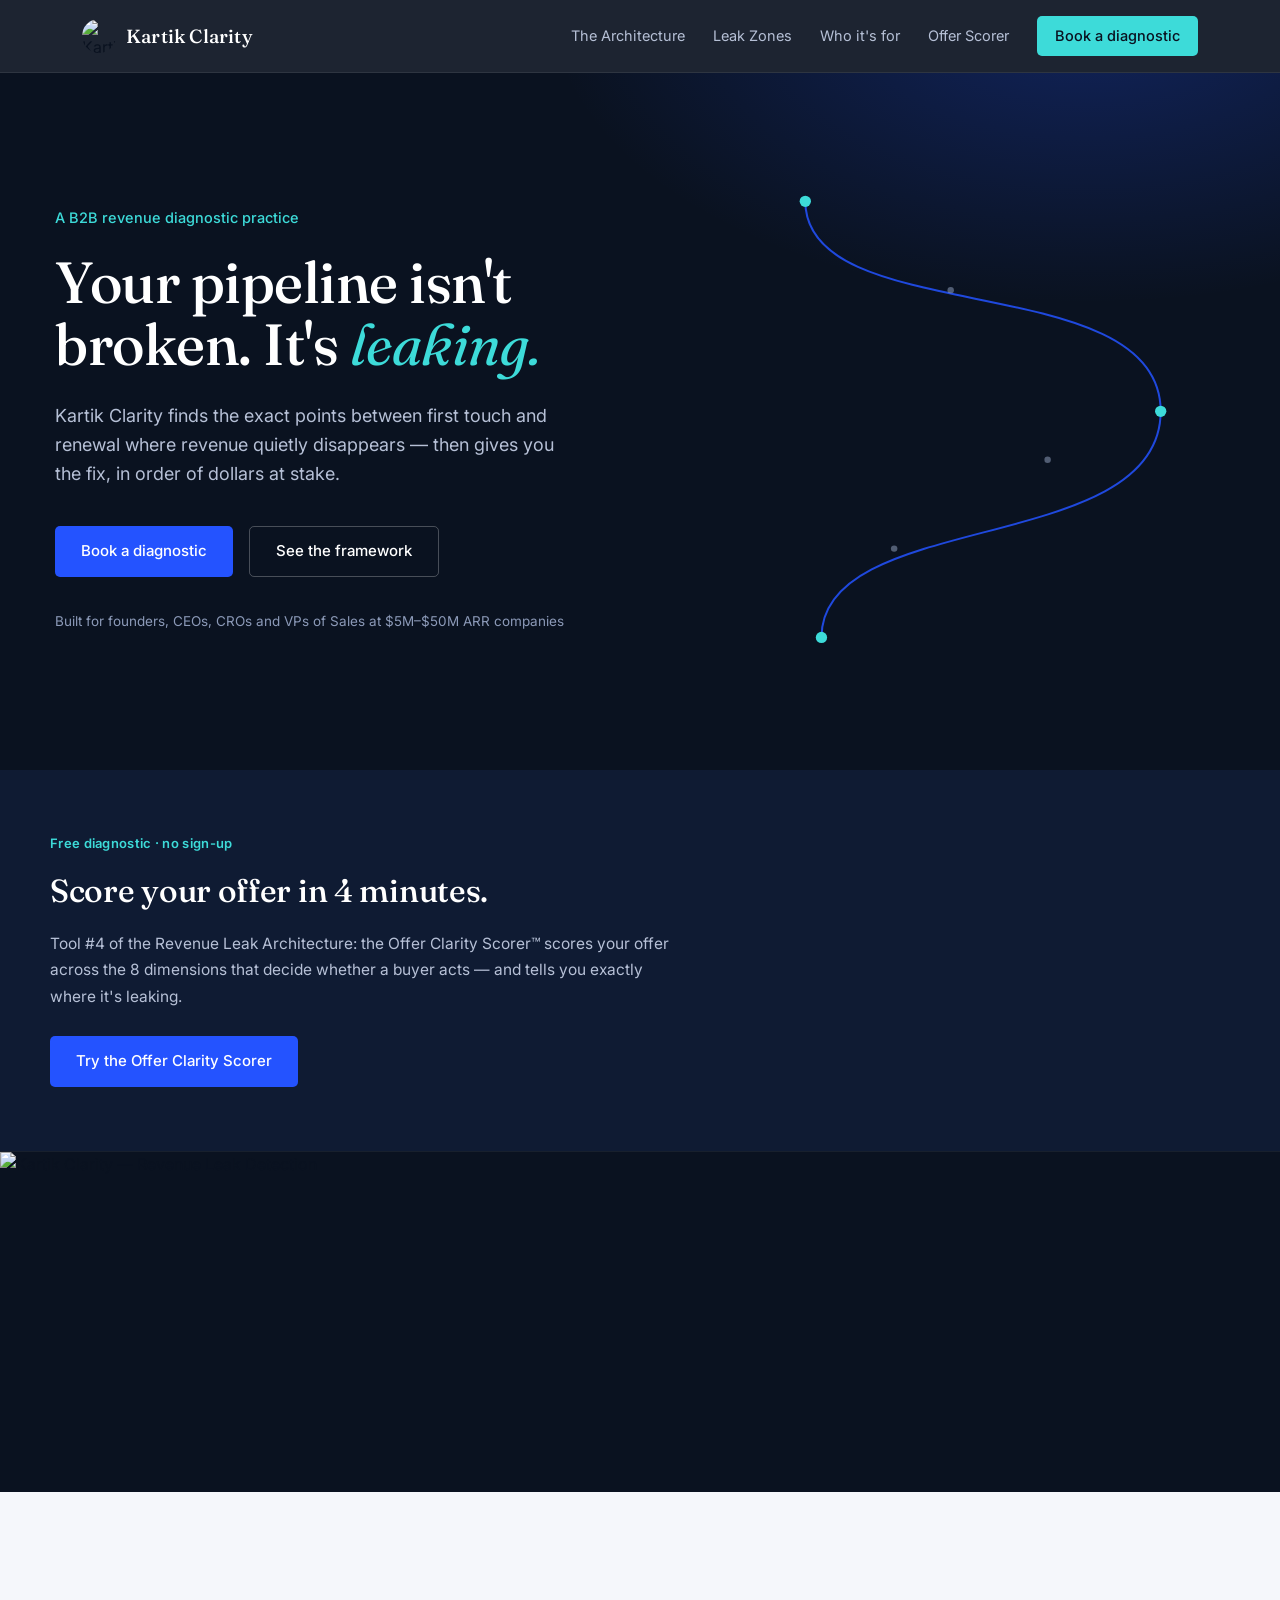
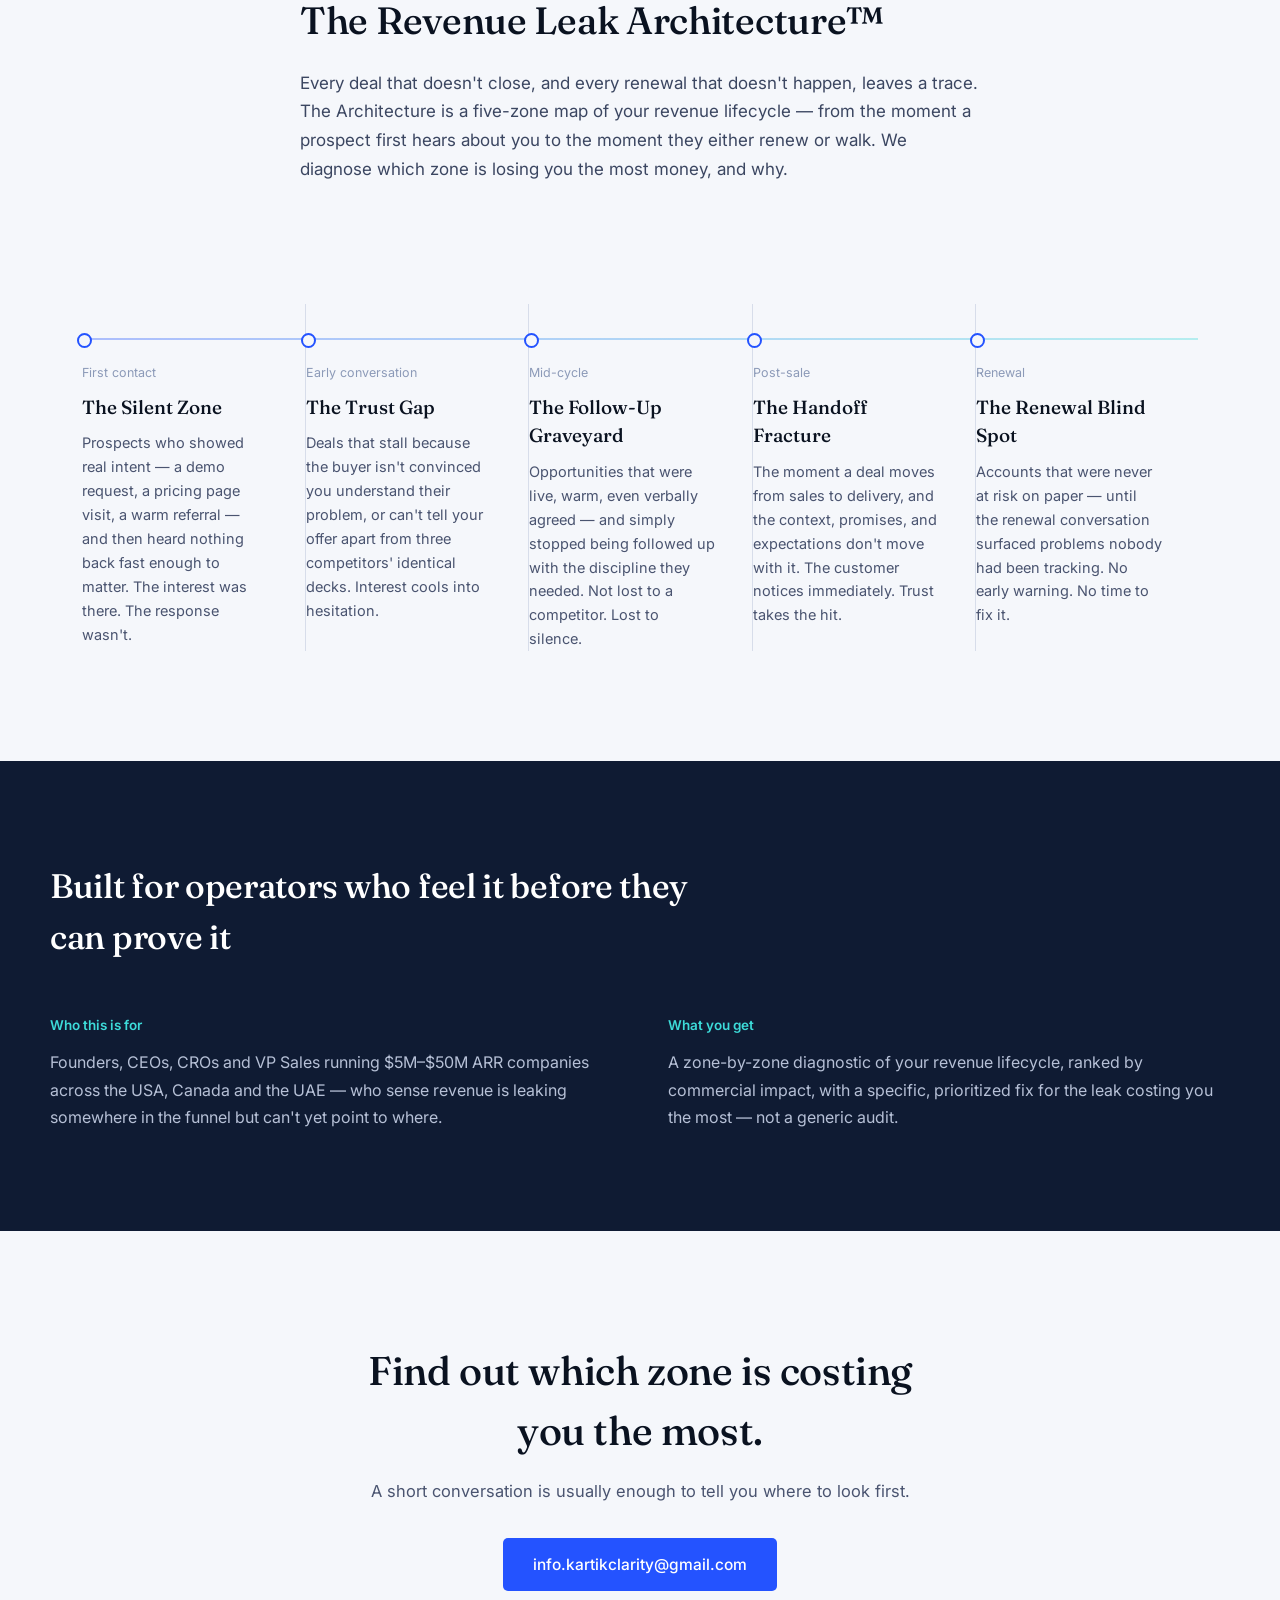
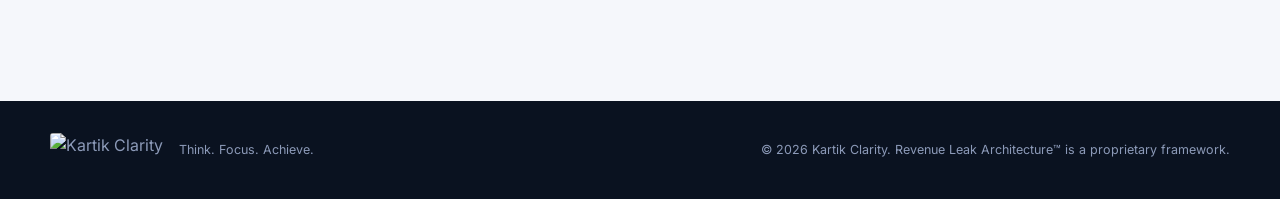
==== index.html @ 6a96197b "Add files via upload" ====
<!DOCTYPE html>
<html lang="en">
<head>
<meta charset="UTF-8">
<meta name="viewport" content="width=device-width, initial-scale=1.0">
<title>Kartik Clarity — Revenue Leak Architecture™</title>
<link rel="preconnect" href="https://fonts.googleapis.com">
<link rel="preconnect" href="https://fonts.gstatic.com" crossorigin>
<link href="https://fonts.googleapis.com/css2?family=Fraunces:opsz,wght@9..144,300;9..144,400;9..144,500;9..144,600&family=Inter:wght@400;500;600&display=swap" rel="stylesheet">
<link rel="stylesheet" href="style.css">
</head>
<body>

<header class="topbar">
  <div class="topbar-inner">
    <div class="brand">
      <img src="assets/logo-circle.png" alt="Kartik Clarity" class="brand-mark">
      <span class="brand-word">Kartik Clarity</span>
    </div>
    <nav class="topnav" id="topnav">
      <a href="#architecture">The Architecture</a>
      <a href="#zones">Leak Zones</a>
      <a href="#who">Who it's for</a>
      <a href="offer-clarity-scorer.html">Offer Scorer</a>
      <a href="#contact" class="topnav-cta">Book a diagnostic</a>
    </nav>
    <button class="nav-toggle" id="navToggle" aria-label="Open menu" aria-expanded="false" aria-controls="topnav">
      <span></span><span></span><span></span>
    </button>
  </div>
</header>

<main>

  <section class="hero">
    <div class="hero-inner">
      <p class="hero-kicker">A B2B revenue diagnostic practice</p>
      <h1 class="hero-title">Your pipeline isn't<br>broken. It's <em>leaking.</em></h1>
      <p class="hero-sub">Kartik Clarity finds the exact points between first touch and renewal where revenue quietly disappears — then gives you the fix, in order of dollars at stake.</p>
      <div class="hero-actions">
        <a href="#contact" class="btn-primary">Book a diagnostic</a>
        <a href="#architecture" class="btn-ghost">See the framework</a>
      </div>
      <p class="hero-meta">Built for founders, CEOs, CROs and VPs of Sales at $5M–$50M ARR companies</p>
    </div>
    <div class="hero-figure" aria-hidden="true">
      <svg viewBox="0 0 520 620" class="leak-svg">
        <path class="pipe" d="M40 40 C 40 200, 480 120, 480 300 S 60 420, 60 580" />
        <circle class="node n1" cx="40" cy="40" r="7"/>
        <circle class="node n2" cx="480" cy="300" r="7"/>
        <circle class="node n3" cx="60" cy="580" r="7"/>
        <circle class="drop d1" cx="220" cy="150" r="4"/>
        <circle class="drop d2" cx="340" cy="360" r="4"/>
        <circle class="drop d3" cx="150" cy="470" r="4"/>
      </svg>
    </div>
  </section>

  <section class="tool-promo">
    <div class="tool-promo-inner">
      <div class="tool-promo-text">
        <p class="tool-promo-kicker">Free diagnostic &middot; no sign-up</p>
        <h2 class="tool-promo-title">Score your offer in 4 minutes.</h2>
        <p class="tool-promo-sub">Tool #4 of the Revenue Leak Architecture: the Offer Clarity Scorer™ scores your offer across the 8 dimensions that decide whether a buyer acts — and tells you exactly where it's leaking.</p>
        <a href="offer-clarity-scorer.html" class="btn-primary">Try the Offer Clarity Scorer</a>
      </div>
    </div>
  </section>

  <section class="banner">
    <img src="assets/logo-rect.png" alt="Kartik Clarity — Revenue Leak Detection" class="banner-img">
  </section>

  <section class="architecture" id="architecture">
    <div class="section-head">
      <h2>The Revenue Leak Architecture™</h2>
      <p>Every deal that doesn't close, and every renewal that doesn't happen, leaves a trace. The Architecture is a five-zone map of your revenue lifecycle — from the moment a prospect first hears about you to the moment they either renew or walk. We diagnose which zone is losing you the most money, and why.</p>
    </div>
  </section>

  <section class="zones" id="zones">
    <div class="zones-rail" aria-hidden="true"></div>
    <ol class="zones-list">

      <li class="zone">
        <div class="zone-index">First contact</div>
        <h3>The Silent Zone</h3>
        <p>Prospects who showed real intent — a demo request, a pricing page visit, a warm referral — and then heard nothing back fast enough to matter. The interest was there. The response wasn't.</p>
      </li>

      <li class="zone">
        <div class="zone-index">Early conversation</div>
        <h3>The Trust Gap</h3>
        <p>Deals that stall because the buyer isn't convinced you understand their problem, or can't tell your offer apart from three competitors' identical decks. Interest cools into hesitation.</p>
      </li>

      <li class="zone">
        <div class="zone-index">Mid-cycle</div>
        <h3>The Follow-Up Graveyard</h3>
        <p>Opportunities that were live, warm, even verbally agreed — and simply stopped being followed up with the discipline they needed. Not lost to a competitor. Lost to silence.</p>
      </li>

      <li class="zone">
        <div class="zone-index">Post-sale</div>
        <h3>The Handoff Fracture</h3>
        <p>The moment a deal moves from sales to delivery, and the context, promises, and expectations don't move with it. The customer notices immediately. Trust takes the hit.</p>
      </li>

      <li class="zone">
        <div class="zone-index">Renewal</div>
        <h3>The Renewal Blind Spot</h3>
        <p>Accounts that were never at risk on paper — until the renewal conversation surfaced problems nobody had been tracking. No early warning. No time to fix it.</p>
      </li>

    </ol>
  </section>

  <section class="who" id="who">
    <div class="who-inner">
      <h2>Built for operators who feel it before they can prove it</h2>
      <div class="who-grid">
        <div class="who-col">
          <h4>Who this is for</h4>
          <p>Founders, CEOs, CROs and VP Sales running $5M–$50M ARR companies across the USA, Canada and the UAE — who sense revenue is leaking somewhere in the funnel but can't yet point to where.</p>
        </div>
        <div class="who-col">
          <h4>What you get</h4>
          <p>A zone-by-zone diagnostic of your revenue lifecycle, ranked by commercial impact, with a specific, prioritized fix for the leak costing you the most — not a generic audit.</p>
        </div>
      </div>
    </div>
  </section>

  <section class="cta" id="contact">
    <div class="cta-inner">
      <h2>Find out which zone is costing you the most.</h2>
      <p>A short conversation is usually enough to tell you where to look first.</p>
      <a href="mailto:info.kartikclarity@gmail.com" class="btn-primary btn-large">info.kartikclarity@gmail.com</a>
    </div>
  </section>

</main>

<footer class="footer">
  <div class="footer-inner">
    <div class="footer-brand">
      <img src="assets/logo-rect.png" alt="Kartik Clarity" class="footer-logo">
      <span class="footer-tag">Think. Focus. Achieve.</span>
    </div>
    <span class="footer-copy">© 2026 Kartik Clarity. Revenue Leak Architecture™ is a proprietary framework.</span>
  </div>
</footer>

<script>
  var toggle = document.getElementById('navToggle');
  var nav = document.getElementById('topnav');
  toggle.addEventListener('click', function(){
    var open = nav.classList.toggle('is-open');
    toggle.classList.toggle('is-open', open);
    toggle.setAttribute('aria-expanded', open ? 'true' : 'false');
  });
  nav.querySelectorAll('a').forEach(function(link){
    link.addEventListener('click', function(){
      nav.classList.remove('is-open');
      toggle.classList.remove('is-open');
      toggle.setAttribute('aria-expanded', 'false');
    });
  });
</script>
</body>
</html>
---- style.css ----
/* ============ TOKENS ============ */
:root{
  --navy-950:#0A1220;
  --navy-900:#0F1B33;
  --navy-850:#122444;
  --blue-600:#2453FF;
  --blue-500:#3D67FF;
  --aqua-400:#3DDBD9;
  --ink-50:#F5F7FB;
  --ink-100:#EDF1F9;
  --slate-400:#8C9AB8;
  --slate-300:#B6C0D6;
  --white:#FFFFFF;

  --display:'Fraunces', Georgia, serif;
  --body:'Inter', -apple-system, sans-serif;

  --max:1180px;
}

*{box-sizing:border-box;}
html{scroll-behavior:smooth; scroll-padding-top:74px;}
body{
  margin:0;
  font-family:var(--body);
  background:var(--ink-50);
  color:var(--navy-950);
  -webkit-font-smoothing:antialiased;
  line-height:1.5;
}
a{color:inherit;text-decoration:none;}
h1,h2,h3,h4{font-family:var(--display);font-weight:500;margin:0;color:inherit;}
p{margin:0;}
ol,ul{margin:0;padding:0;list-style:none;}
img{max-width:100%;display:block;}
button{
  font:inherit; color:inherit; background:none; border:none;
  -webkit-appearance:none; appearance:none; cursor:pointer; margin:0;
}
:focus-visible{outline:2px solid var(--aqua-400);outline-offset:3px;}

@media (prefers-reduced-motion: reduce){
  html{scroll-behavior:auto;}
  *{animation:none !important; transition:none !important;}
}

/* ============ TOPBAR ============ */
.topbar{
  position:sticky; top:0; z-index:40;
  background:rgba(10,18,32,0.92);
  backdrop-filter:blur(10px);
  border-bottom:1px solid rgba(255,255,255,0.08);
}
.topbar-inner{
  max-width:var(--max); margin:0 auto;
  padding:16px 32px;
  display:flex; align-items:center; justify-content:space-between;
  position:relative;
}
.brand{display:flex; align-items:center; gap:10px;}
.brand-mark{width:34px; height:34px; border-radius:50%; object-fit:cover;}
.brand-word{
  font-family:var(--display); font-size:19px; font-weight:500;
  color:var(--white); letter-spacing:0.2px;
}
.topnav{display:flex; align-items:center; gap:28px;}
.topnav a{
  font-size:14.5px; color:var(--slate-300);
  transition:color .15s ease;
}
.topnav a:hover{color:var(--white);}
.topnav-cta{
  color:var(--navy-950) !important;
  background:var(--aqua-400);
  padding:9px 18px; border-radius:5px;
  font-weight:500;
}
.topnav-cta:hover{background:#5be6e4;}

.nav-toggle{
  display:none;
  flex-direction:column;
  justify-content:center;
  gap:5px;
  width:34px; height:34px;
  background:none; border:none; cursor:pointer;
  padding:0;
}
.nav-toggle span{
  display:block; width:22px; height:1.5px;
  background:var(--white);
  transition:transform .2s ease, opacity .2s ease;
}
.nav-toggle.is-open span:nth-child(1){transform:translateY(6.5px) rotate(45deg);}
.nav-toggle.is-open span:nth-child(2){opacity:0;}
.nav-toggle.is-open span:nth-child(3){transform:translateY(-6.5px) rotate(-45deg);}

/* ============ HERO ============ */
.hero{
  background:
    radial-gradient(ellipse 900px 500px at 85% -10%, rgba(36,83,255,0.28), transparent 60%),
    var(--navy-950);
  color:var(--white);
  display:grid;
  grid-template-columns:1.1fr 0.9fr;
  align-items:center;
  gap:40px;
  padding:96px 32px 100px;
}
.hero-inner{max-width:600px; margin:0 auto; width:100%;}
.hero-kicker{
  font-size:14.5px; color:var(--aqua-400); font-weight:500;
  margin-bottom:22px;
}
.hero-title{
  font-size:clamp(38px, 5vw, 58px);
  line-height:1.08;
  letter-spacing:-0.5px;
  color:var(--white);
}
.hero-title em{
  font-style:italic; color:var(--aqua-400); font-weight:400;
}
.hero-sub{
  margin-top:26px;
  font-size:18px; line-height:1.6;
  color:var(--slate-300);
  max-width:520px;
}
.hero-actions{display:flex; gap:16px; margin-top:38px; flex-wrap:wrap;}
.btn-primary{
  background:var(--blue-600); color:var(--white);
  padding:14px 26px; border-radius:5px;
  font-size:15px; font-weight:500;
  display:inline-block;
  transition:background .15s ease, transform .15s ease;
}
.btn-primary:hover{background:var(--blue-500); transform:translateY(-1px);}
.btn-ghost{
  border:1px solid rgba(255,255,255,0.25);
  color:var(--white);
  padding:13px 26px; border-radius:5px;
  font-size:15px; font-weight:500;
  transition:border-color .15s ease, background .15s ease;
}
.btn-ghost:hover{border-color:var(--aqua-400); background:rgba(255,255,255,0.04);}
.hero-meta{
  margin-top:34px; font-size:13.5px; color:var(--slate-400);
}
.hero-figure{display:flex; justify-content:center;}
.leak-svg{width:100%; max-width:420px; height:auto;}
.pipe{
  fill:none; stroke:var(--blue-600); stroke-width:2.5;
  stroke-linecap:round; opacity:0.85;
}
.node{fill:var(--aqua-400);}
.drop{fill:var(--slate-400); opacity:0.55;}

/* ============ TOOL PROMO ============ */
.tool-promo{
  background:var(--navy-900);
  padding:64px 32px;
}
.tool-promo-inner{max-width:var(--max); margin:0 auto;}
.tool-promo-text{max-width:640px;}
.tool-promo-kicker{font-size:13px; font-weight:600; color:var(--aqua-400); letter-spacing:0.3px; margin-bottom:14px;}
.tool-promo-title{font-size:clamp(24px,2.8vw,32px); color:var(--white); letter-spacing:-0.3px; margin-bottom:16px;}
.tool-promo-sub{font-size:15.5px; line-height:1.7; color:var(--slate-300); margin-bottom:26px;}

/* ============ BANNER (logo strip) ============ */
.banner{
  background:var(--navy-950);
  padding:0 0 0;
  border-top:1px solid rgba(255,255,255,0.06);
}
.banner-img{width:100%; height:340px; display:block; object-fit:contain;}

/* ============ ARCHITECTURE ============ */
.architecture{
  background:var(--ink-50);
  padding:100px 32px 60px;
  scroll-margin-top:74px;
}
.section-head{
  max-width:680px; margin:0 auto; text-align:left;
}
.section-head h2{
  font-size:clamp(28px,3.4vw,38px);
  letter-spacing:-0.3px;
  margin-bottom:20px;
}
.section-head p{
  font-size:17px; line-height:1.7; color:#3B4661;
}

/* ============ ZONES ============ */
.zones{
  position:relative;
  background:var(--ink-50);
  padding:60px 32px 110px;
  max-width:var(--max); margin:0 auto;
  scroll-margin-top:74px;
}
.zones-list{
  display:grid;
  grid-template-columns:repeat(5,1fr);
  gap:0;
  position:relative;
}
.zones-list::before{
  content:"";
  position:absolute;
  top:34px; left:0; right:0;
  height:1.5px;
  background:linear-gradient(90deg, var(--blue-600), var(--aqua-400));
  opacity:0.35;
}
.zone{
  position:relative;
  padding:0 18px 0 0;
  border-left:1.5px solid #D7DDEA;
}
.zone:first-child{border-left:none;}
.zone::before{
  content:"";
  position:absolute;
  top:29px; left:-5.5px;
  width:11px; height:11px;
  border-radius:50%;
  background:var(--ink-50);
  border:2px solid var(--blue-600);
}
.zone:first-child::before{left:-5.5px;}
.zone-index{
  font-size:12.5px; color:var(--slate-400);
  padding-top:60px;
  margin-bottom:10px;
}
.zone h3{
  font-size:19px; margin-bottom:10px; color:var(--navy-950);
  padding-right:14px;
}
.zone p{
  font-size:14.5px; line-height:1.65; color:#4A5470;
  padding-right:18px;
}

/* ============ WHO ============ */
.who{
  background:var(--navy-900);
  color:var(--white);
  padding:100px 32px;
  scroll-margin-top:74px;
}
.who-inner{max-width:var(--max); margin:0 auto;}
.who h2{
  font-size:clamp(26px,3.2vw,34px);
  max-width:640px;
  margin-bottom:52px;
  letter-spacing:-0.3px;
}
.who-grid{
  display:grid; grid-template-columns:1fr 1fr; gap:56px;
}
.who-col h4{
  font-family:var(--body); font-size:13.5px; font-weight:600;
  color:var(--aqua-400); margin-bottom:14px;
}
.who-col p{
  font-size:16px; line-height:1.7; color:var(--slate-300);
}

/* ============ CTA ============ */
.cta{
  background:var(--ink-50);
  padding:110px 32px;
  text-align:center;
  scroll-margin-top:74px;
}
.cta-inner{max-width:560px; margin:0 auto;}
.cta h2{
  font-size:clamp(28px,3.6vw,40px);
  letter-spacing:-0.4px;
}
.cta p{
  margin-top:18px; font-size:16.5px; color:#4A5470;
}
.btn-large{
  margin-top:34px; padding:15px 30px; font-size:15.5px;
}

/* ============ FOOTER ============ */
.footer{
  background:var(--navy-950); color:var(--slate-400);
  padding:32px;
}
.footer-inner{
  max-width:var(--max); margin:0 auto;
  display:flex; justify-content:space-between; align-items:center;
  flex-wrap:wrap; gap:12px;
}
.footer-brand{display:flex; align-items:center; gap:16px;}
.footer-logo{height:34px; width:auto; border-radius:3px;}
.footer-tag{font-size:12.5px; color:var(--slate-400);}
.footer-copy{font-size:12.5px;}

/* ============ RESPONSIVE ============ */
@media (max-width: 920px){
  .hero{grid-template-columns:1fr; padding:64px 24px 60px;}
  .hero-figure{order:-1; max-width:260px; margin:0 auto 20px;}
  .who-grid{grid-template-columns:1fr; gap:36px;}
  .zones-list{grid-template-columns:1fr; gap:36px;}
  .zones-list::before{display:none;}
  .zone{border-left:none; padding-left:22px; border-left:1.5px solid #D7DDEA;}
  .zone-index{padding-top:0;}
  .zone::before{top:5px; left:-5.5px;}
  .nav-toggle{display:flex;}
  .topnav{
    position:absolute; top:100%; left:0; right:0;
    flex-direction:column; align-items:stretch; gap:0;
    background:var(--navy-950);
    border-bottom:1px solid rgba(255,255,255,0.08);
    max-height:0; overflow:hidden;
    transition:max-height .25s ease;
  }
  .topnav.is-open{max-height:280px;}
  .topnav a{padding:16px 24px; border-top:1px solid rgba(255,255,255,0.06);}
  .topnav-cta{margin:14px 24px 18px; text-align:center; border-top:none;}
  .architecture{padding:72px 24px 20px;}
}
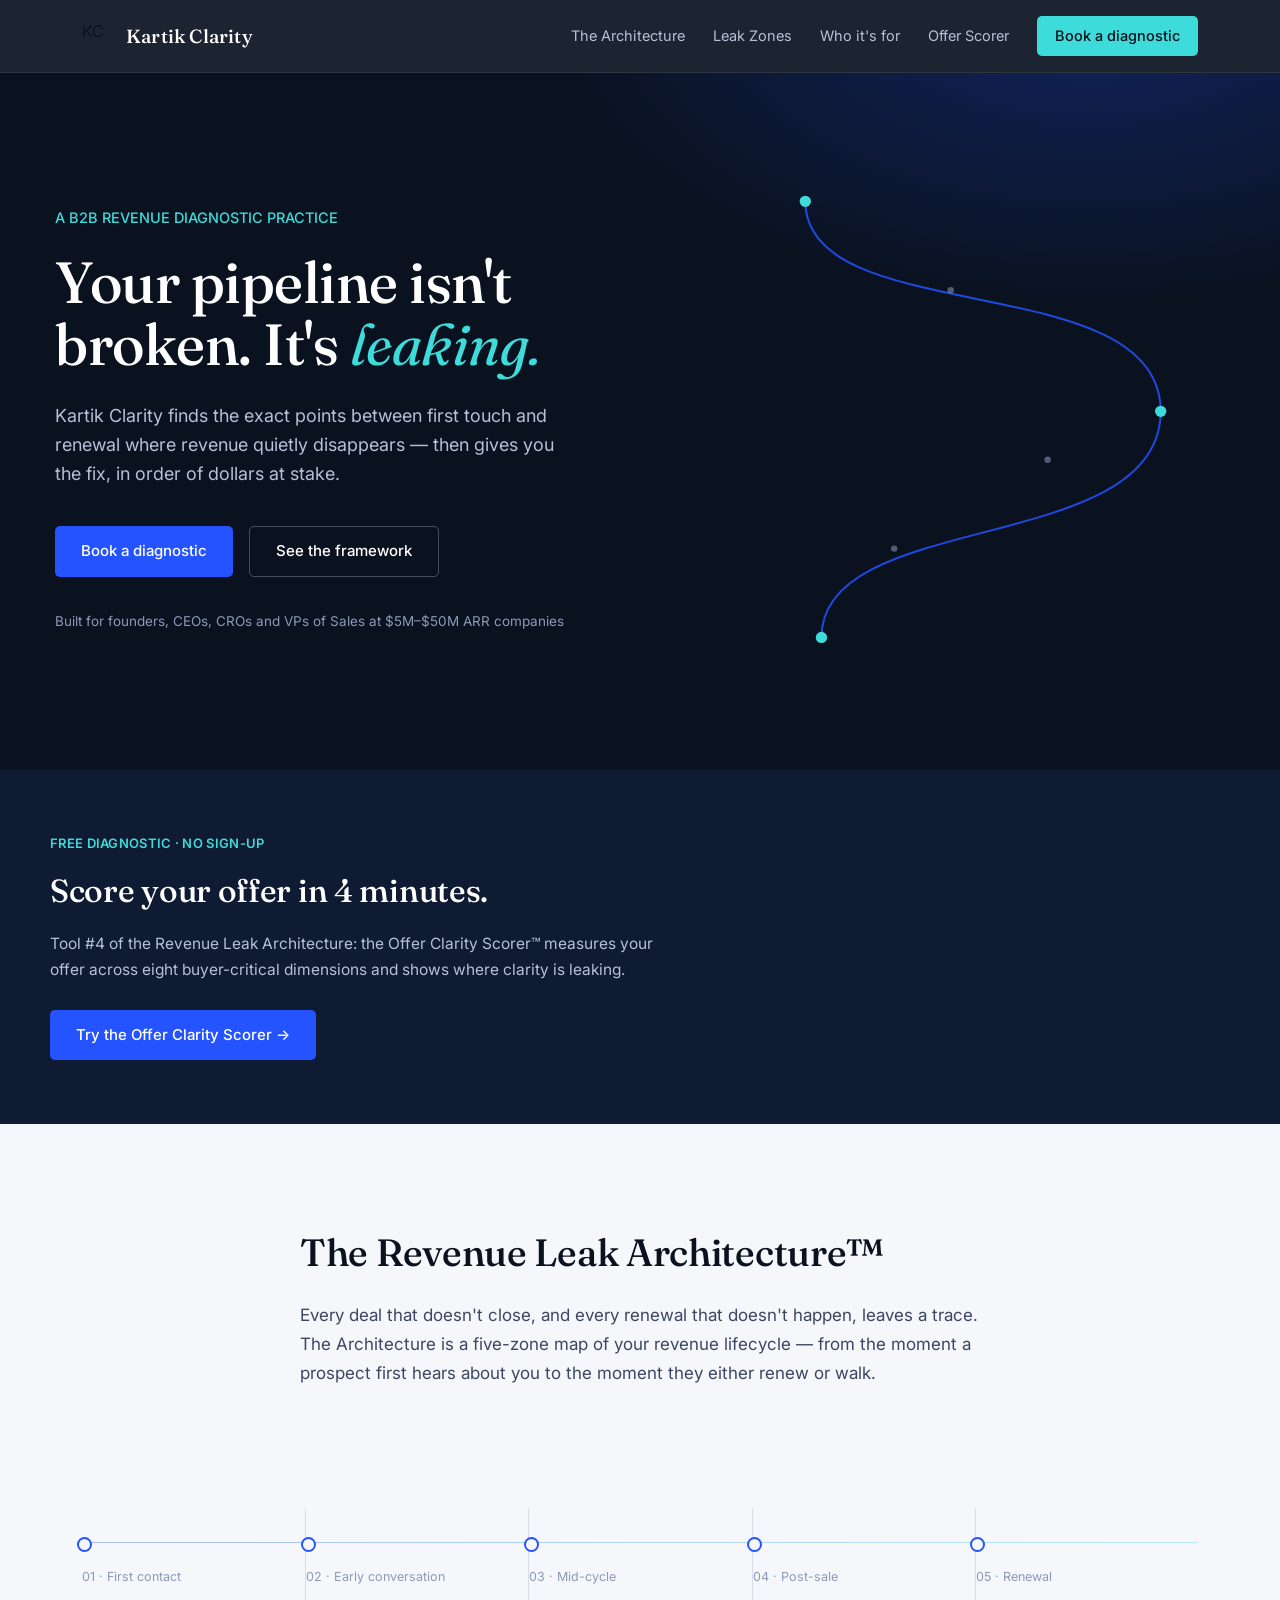
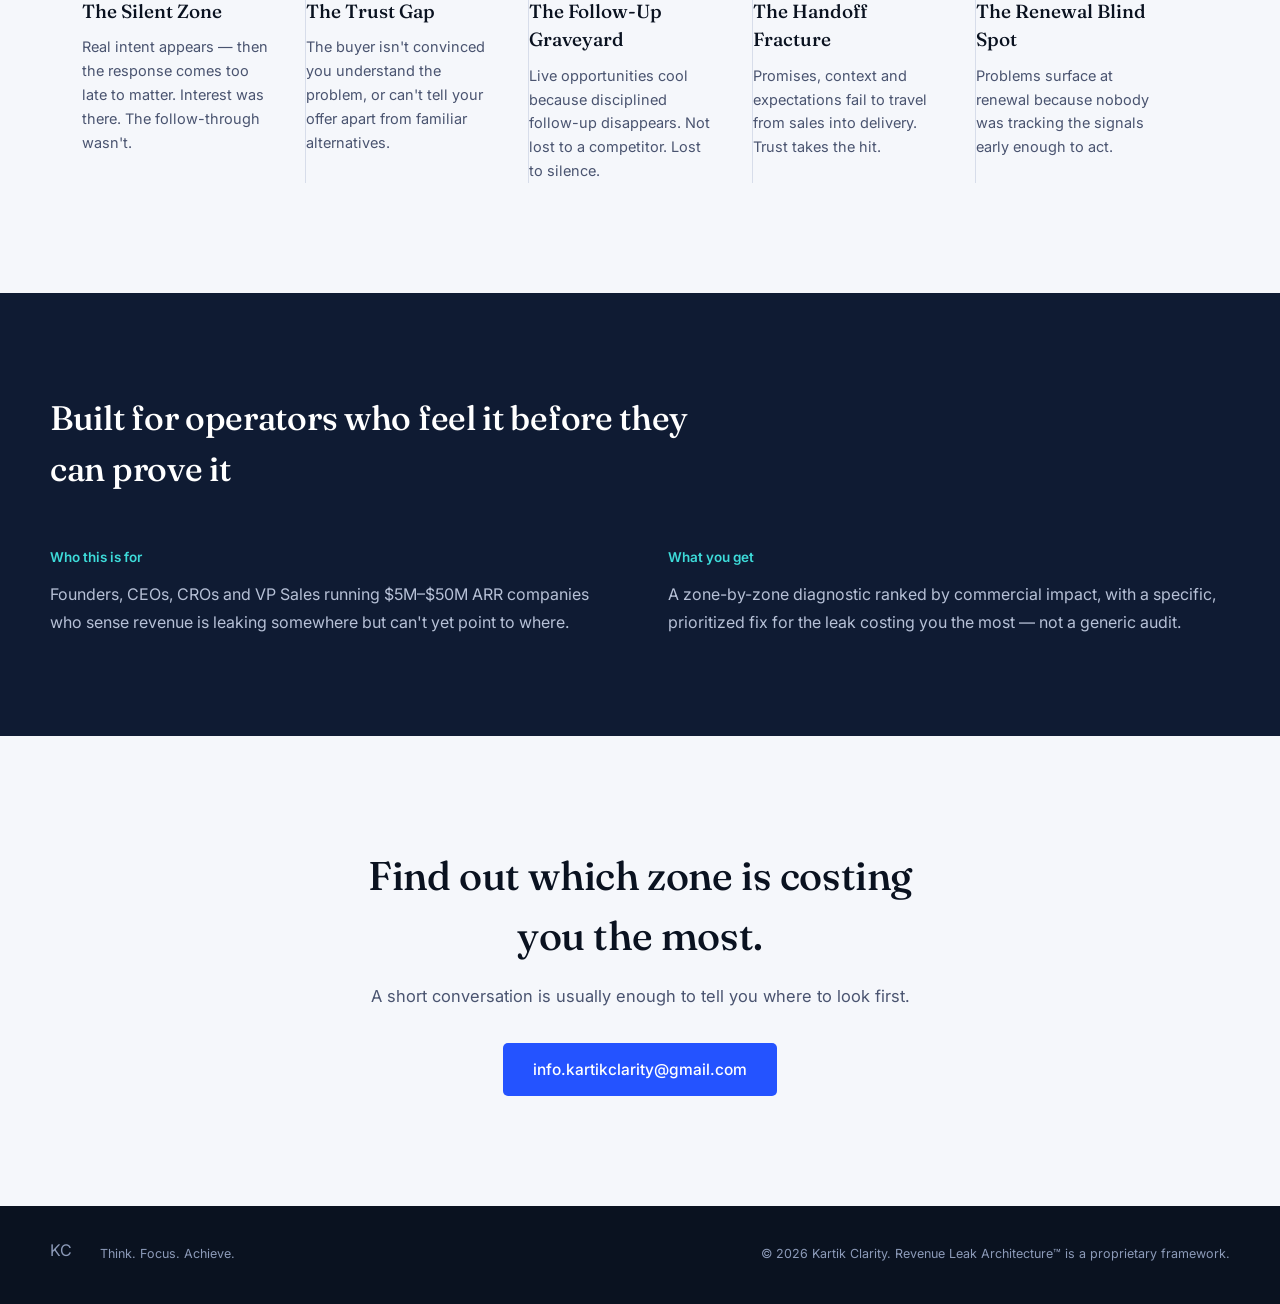
==== commit c0ac4f15: "Repair homepage asset dependencies and polish navigation/content for reliable GitHub Pages" ====
--- a/index.html
+++ b/index.html
@@ -1,171 +1,15 @@
 <!DOCTYPE html>
 <html lang="en">
-<head>
-<meta charset="UTF-8">
-<meta name="viewport" content="width=device-width, initial-scale=1.0">
-<title>Kartik Clarity — Revenue Leak Architecture™</title>
-<link rel="preconnect" href="https://fonts.googleapis.com">
-<link rel="preconnect" href="https://fonts.gstatic.com" crossorigin>
-<link href="https://fonts.googleapis.com/css2?family=Fraunces:opsz,wght@9..144,300;9..144,400;9..144,500;9..144,600&family=Inter:wght@400;500;600&display=swap" rel="stylesheet">
-<link rel="stylesheet" href="style.css">
-</head>
+<head><meta charset="UTF-8"><meta name="viewport" content="width=device-width,initial-scale=1"><meta name="theme-color" content="#0A1220"><title>Kartik Clarity — Revenue Leak Architecture™</title><meta name="description" content="Find the points between first touch and renewal where revenue quietly disappears — then fix the leak that matters most."><link rel="preconnect" href="https://fonts.googleapis.com"><link rel="preconnect" href="https://fonts.gstatic.com" crossorigin><link href="https://fonts.googleapis.com/css2?family=Fraunces:opsz,wght@9..144,400;9..144,500;9..144,600&family=Inter:wght@400;500;600&display=swap" rel="stylesheet"><link rel="stylesheet" href="style.css"></head>
 <body>
-
-<header class="topbar">
-  <div class="topbar-inner">
-    <div class="brand">
-      <img src="assets/logo-circle.png" alt="Kartik Clarity" class="brand-mark">
-      <span class="brand-word">Kartik Clarity</span>
-    </div>
-    <nav class="topnav" id="topnav">
-      <a href="#architecture">The Architecture</a>
-      <a href="#zones">Leak Zones</a>
-      <a href="#who">Who it's for</a>
-      <a href="offer-clarity-scorer.html">Offer Scorer</a>
-      <a href="#contact" class="topnav-cta">Book a diagnostic</a>
-    </nav>
-    <button class="nav-toggle" id="navToggle" aria-label="Open menu" aria-expanded="false" aria-controls="topnav">
-      <span></span><span></span><span></span>
-    </button>
-  </div>
-</header>
-
+<header class="topbar"><div class="topbar-inner"><a class="brand" href="index.html" aria-label="Kartik Clarity home"><span class="brand-mark brand-mark-text">KC</span><span class="brand-word">Kartik Clarity</span></a><nav class="topnav" id="topnav" aria-label="Primary navigation"><a href="#architecture">The Architecture</a><a href="#zones">Leak Zones</a><a href="#who">Who it's for</a><a href="offer-clarity-scorer.html">Offer Scorer</a><a href="#contact" class="topnav-cta">Book a diagnostic</a></nav><button class="nav-toggle" id="navToggle" type="button" aria-label="Open menu" aria-expanded="false" aria-controls="topnav"><span></span><span></span><span></span></button></div></header>
 <main>
-
-  <section class="hero">
-    <div class="hero-inner">
-      <p class="hero-kicker">A B2B revenue diagnostic practice</p>
-      <h1 class="hero-title">Your pipeline isn't<br>broken. It's <em>leaking.</em></h1>
-      <p class="hero-sub">Kartik Clarity finds the exact points between first touch and renewal where revenue quietly disappears — then gives you the fix, in order of dollars at stake.</p>
-      <div class="hero-actions">
-        <a href="#contact" class="btn-primary">Book a diagnostic</a>
-        <a href="#architecture" class="btn-ghost">See the framework</a>
-      </div>
-      <p class="hero-meta">Built for founders, CEOs, CROs and VPs of Sales at $5M–$50M ARR companies</p>
-    </div>
-    <div class="hero-figure" aria-hidden="true">
-      <svg viewBox="0 0 520 620" class="leak-svg">
-        <path class="pipe" d="M40 40 C 40 200, 480 120, 480 300 S 60 420, 60 580" />
-        <circle class="node n1" cx="40" cy="40" r="7"/>
-        <circle class="node n2" cx="480" cy="300" r="7"/>
-        <circle class="node n3" cx="60" cy="580" r="7"/>
-        <circle class="drop d1" cx="220" cy="150" r="4"/>
-        <circle class="drop d2" cx="340" cy="360" r="4"/>
-        <circle class="drop d3" cx="150" cy="470" r="4"/>
-      </svg>
-    </div>
-  </section>
-
-  <section class="tool-promo">
-    <div class="tool-promo-inner">
-      <div class="tool-promo-text">
-        <p class="tool-promo-kicker">Free diagnostic &middot; no sign-up</p>
-        <h2 class="tool-promo-title">Score your offer in 4 minutes.</h2>
-        <p class="tool-promo-sub">Tool #4 of the Revenue Leak Architecture: the Offer Clarity Scorer™ scores your offer across the 8 dimensions that decide whether a buyer acts — and tells you exactly where it's leaking.</p>
-        <a href="offer-clarity-scorer.html" class="btn-primary">Try the Offer Clarity Scorer</a>
-      </div>
-    </div>
-  </section>
-
-  <section class="banner">
-    <img src="assets/logo-rect.png" alt="Kartik Clarity — Revenue Leak Detection" class="banner-img">
-  </section>
-
-  <section class="architecture" id="architecture">
-    <div class="section-head">
-      <h2>The Revenue Leak Architecture™</h2>
-      <p>Every deal that doesn't close, and every renewal that doesn't happen, leaves a trace. The Architecture is a five-zone map of your revenue lifecycle — from the moment a prospect first hears about you to the moment they either renew or walk. We diagnose which zone is losing you the most money, and why.</p>
-    </div>
-  </section>
-
-  <section class="zones" id="zones">
-    <div class="zones-rail" aria-hidden="true"></div>
-    <ol class="zones-list">
-
-      <li class="zone">
-        <div class="zone-index">First contact</div>
-        <h3>The Silent Zone</h3>
-        <p>Prospects who showed real intent — a demo request, a pricing page visit, a warm referral — and then heard nothing back fast enough to matter. The interest was there. The response wasn't.</p>
-      </li>
-
-      <li class="zone">
-        <div class="zone-index">Early conversation</div>
-        <h3>The Trust Gap</h3>
-        <p>Deals that stall because the buyer isn't convinced you understand their problem, or can't tell your offer apart from three competitors' identical decks. Interest cools into hesitation.</p>
-      </li>
-
-      <li class="zone">
-        <div class="zone-index">Mid-cycle</div>
-        <h3>The Follow-Up Graveyard</h3>
-        <p>Opportunities that were live, warm, even verbally agreed — and simply stopped being followed up with the discipline they needed. Not lost to a competitor. Lost to silence.</p>
-      </li>
-
-      <li class="zone">
-        <div class="zone-index">Post-sale</div>
-        <h3>The Handoff Fracture</h3>
-        <p>The moment a deal moves from sales to delivery, and the context, promises, and expectations don't move with it. The customer notices immediately. Trust takes the hit.</p>
-      </li>
-
-      <li class="zone">
-        <div class="zone-index">Renewal</div>
-        <h3>The Renewal Blind Spot</h3>
-        <p>Accounts that were never at risk on paper — until the renewal conversation surfaced problems nobody had been tracking. No early warning. No time to fix it.</p>
-      </li>
-
-    </ol>
-  </section>
-
-  <section class="who" id="who">
-    <div class="who-inner">
-      <h2>Built for operators who feel it before they can prove it</h2>
-      <div class="who-grid">
-        <div class="who-col">
-          <h4>Who this is for</h4>
-          <p>Founders, CEOs, CROs and VP Sales running $5M–$50M ARR companies across the USA, Canada and the UAE — who sense revenue is leaking somewhere in the funnel but can't yet point to where.</p>
-        </div>
-        <div class="who-col">
-          <h4>What you get</h4>
-          <p>A zone-by-zone diagnostic of your revenue lifecycle, ranked by commercial impact, with a specific, prioritized fix for the leak costing you the most — not a generic audit.</p>
-        </div>
-      </div>
-    </div>
-  </section>
-
-  <section class="cta" id="contact">
-    <div class="cta-inner">
-      <h2>Find out which zone is costing you the most.</h2>
-      <p>A short conversation is usually enough to tell you where to look first.</p>
-      <a href="mailto:info.kartikclarity@gmail.com" class="btn-primary btn-large">info.kartikclarity@gmail.com</a>
-    </div>
-  </section>
-
-</main>
-
-<footer class="footer">
-  <div class="footer-inner">
-    <div class="footer-brand">
-      <img src="assets/logo-rect.png" alt="Kartik Clarity" class="footer-logo">
-      <span class="footer-tag">Think. Focus. Achieve.</span>
-    </div>
-    <span class="footer-copy">© 2026 Kartik Clarity. Revenue Leak Architecture™ is a proprietary framework.</span>
-  </div>
-</footer>
-
-<script>
-  var toggle = document.getElementById('navToggle');
-  var nav = document.getElementById('topnav');
-  toggle.addEventListener('click', function(){
-    var open = nav.classList.toggle('is-open');
-    toggle.classList.toggle('is-open', open);
-    toggle.setAttribute('aria-expanded', open ? 'true' : 'false');
-  });
-  nav.querySelectorAll('a').forEach(function(link){
-    link.addEventListener('click', function(){
-      nav.classList.remove('is-open');
-      toggle.classList.remove('is-open');
-      toggle.setAttribute('aria-expanded', 'false');
-    });
-  });
-</script>
-</body>
-</html>
+<section class="hero"><div class="hero-inner"><p class="hero-kicker">A B2B REVENUE DIAGNOSTIC PRACTICE</p><h1 class="hero-title">Your pipeline isn't<br>broken. It's <em>leaking.</em></h1><p class="hero-sub">Kartik Clarity finds the exact points between first touch and renewal where revenue quietly disappears — then gives you the fix, in order of dollars at stake.</p><div class="hero-actions"><a href="#contact" class="btn-primary">Book a diagnostic</a><a href="#architecture" class="btn-ghost">See the framework</a></div><p class="hero-meta">Built for founders, CEOs, CROs and VPs of Sales at $5M–$50M ARR companies</p></div><div class="hero-figure" aria-hidden="true"><svg viewBox="0 0 520 620" class="leak-svg"><path class="pipe" d="M40 40 C 40 200, 480 120, 480 300 S 60 420, 60 580"/><circle class="node" cx="40" cy="40" r="7"/><circle class="node" cx="480" cy="300" r="7"/><circle class="node" cx="60" cy="580" r="7"/><circle class="drop" cx="220" cy="150" r="4"/><circle class="drop" cx="340" cy="360" r="4"/><circle class="drop" cx="150" cy="470" r="4"/></svg></div></section>
+<section class="tool-promo"><div class="tool-promo-inner"><div class="tool-promo-text"><p class="tool-promo-kicker">FREE DIAGNOSTIC · NO SIGN-UP</p><h2 class="tool-promo-title">Score your offer in 4 minutes.</h2><p class="tool-promo-sub">Tool #4 of the Revenue Leak Architecture: the Offer Clarity Scorer™ measures your offer across eight buyer-critical dimensions and shows where clarity is leaking.</p><a href="offer-clarity-scorer.html" class="btn-primary">Try the Offer Clarity Scorer →</a></div></div></section>
+<section class="architecture" id="architecture"><div class="section-head"><h2>The Revenue Leak Architecture™</h2><p>Every deal that doesn't close, and every renewal that doesn't happen, leaves a trace. The Architecture is a five-zone map of your revenue lifecycle — from the moment a prospect first hears about you to the moment they either renew or walk.</p></div></section>
+<section class="zones" id="zones"><ol class="zones-list"><li class="zone"><div class="zone-index">01 · First contact</div><h3>The Silent Zone</h3><p>Real intent appears — then the response comes too late to matter. Interest was there. The follow-through wasn't.</p></li><li class="zone"><div class="zone-index">02 · Early conversation</div><h3>The Trust Gap</h3><p>The buyer isn't convinced you understand the problem, or can't tell your offer apart from familiar alternatives.</p></li><li class="zone"><div class="zone-index">03 · Mid-cycle</div><h3>The Follow-Up Graveyard</h3><p>Live opportunities cool because disciplined follow-up disappears. Not lost to a competitor. Lost to silence.</p></li><li class="zone"><div class="zone-index">04 · Post-sale</div><h3>The Handoff Fracture</h3><p>Promises, context and expectations fail to travel from sales into delivery. Trust takes the hit.</p></li><li class="zone"><div class="zone-index">05 · Renewal</div><h3>The Renewal Blind Spot</h3><p>Problems surface at renewal because nobody was tracking the signals early enough to act.</p></li></ol></section>
+<section class="who" id="who"><div class="who-inner"><h2>Built for operators who feel it before they can prove it</h2><div class="who-grid"><div class="who-col"><h4>Who this is for</h4><p>Founders, CEOs, CROs and VP Sales running $5M–$50M ARR companies who sense revenue is leaking somewhere but can't yet point to where.</p></div><div class="who-col"><h4>What you get</h4><p>A zone-by-zone diagnostic ranked by commercial impact, with a specific, prioritized fix for the leak costing you the most — not a generic audit.</p></div></div></div></section>
+<section class="cta" id="contact"><div class="cta-inner"><h2>Find out which zone is costing you the most.</h2><p>A short conversation is usually enough to tell you where to look first.</p><a href="mailto:info.kartikclarity@gmail.com" class="btn-primary btn-large">info.kartikclarity@gmail.com</a></div></section>
+</main><footer class="footer"><div class="footer-inner"><div class="footer-brand"><span class="brand-mark brand-mark-text">KC</span><span class="footer-tag">Think. Focus. Achieve.</span></div><span class="footer-copy">© 2026 Kartik Clarity. Revenue Leak Architecture™ is a proprietary framework.</span></div></footer>
+<script>(function(){const t=document.getElementById('navToggle'),n=document.getElementById('topnav');t.addEventListener('click',()=>{const o=n.classList.toggle('is-open');t.classList.toggle('is-open',o);t.setAttribute('aria-expanded',String(o));t.setAttribute('aria-label',o?'Close menu':'Open menu')});n.querySelectorAll('a').forEach(a=>a.addEventListener('click',()=>{n.classList.remove('is-open');t.classList.remove('is-open');t.setAttribute('aria-expanded','false')}))})();</script>
+</body></html>
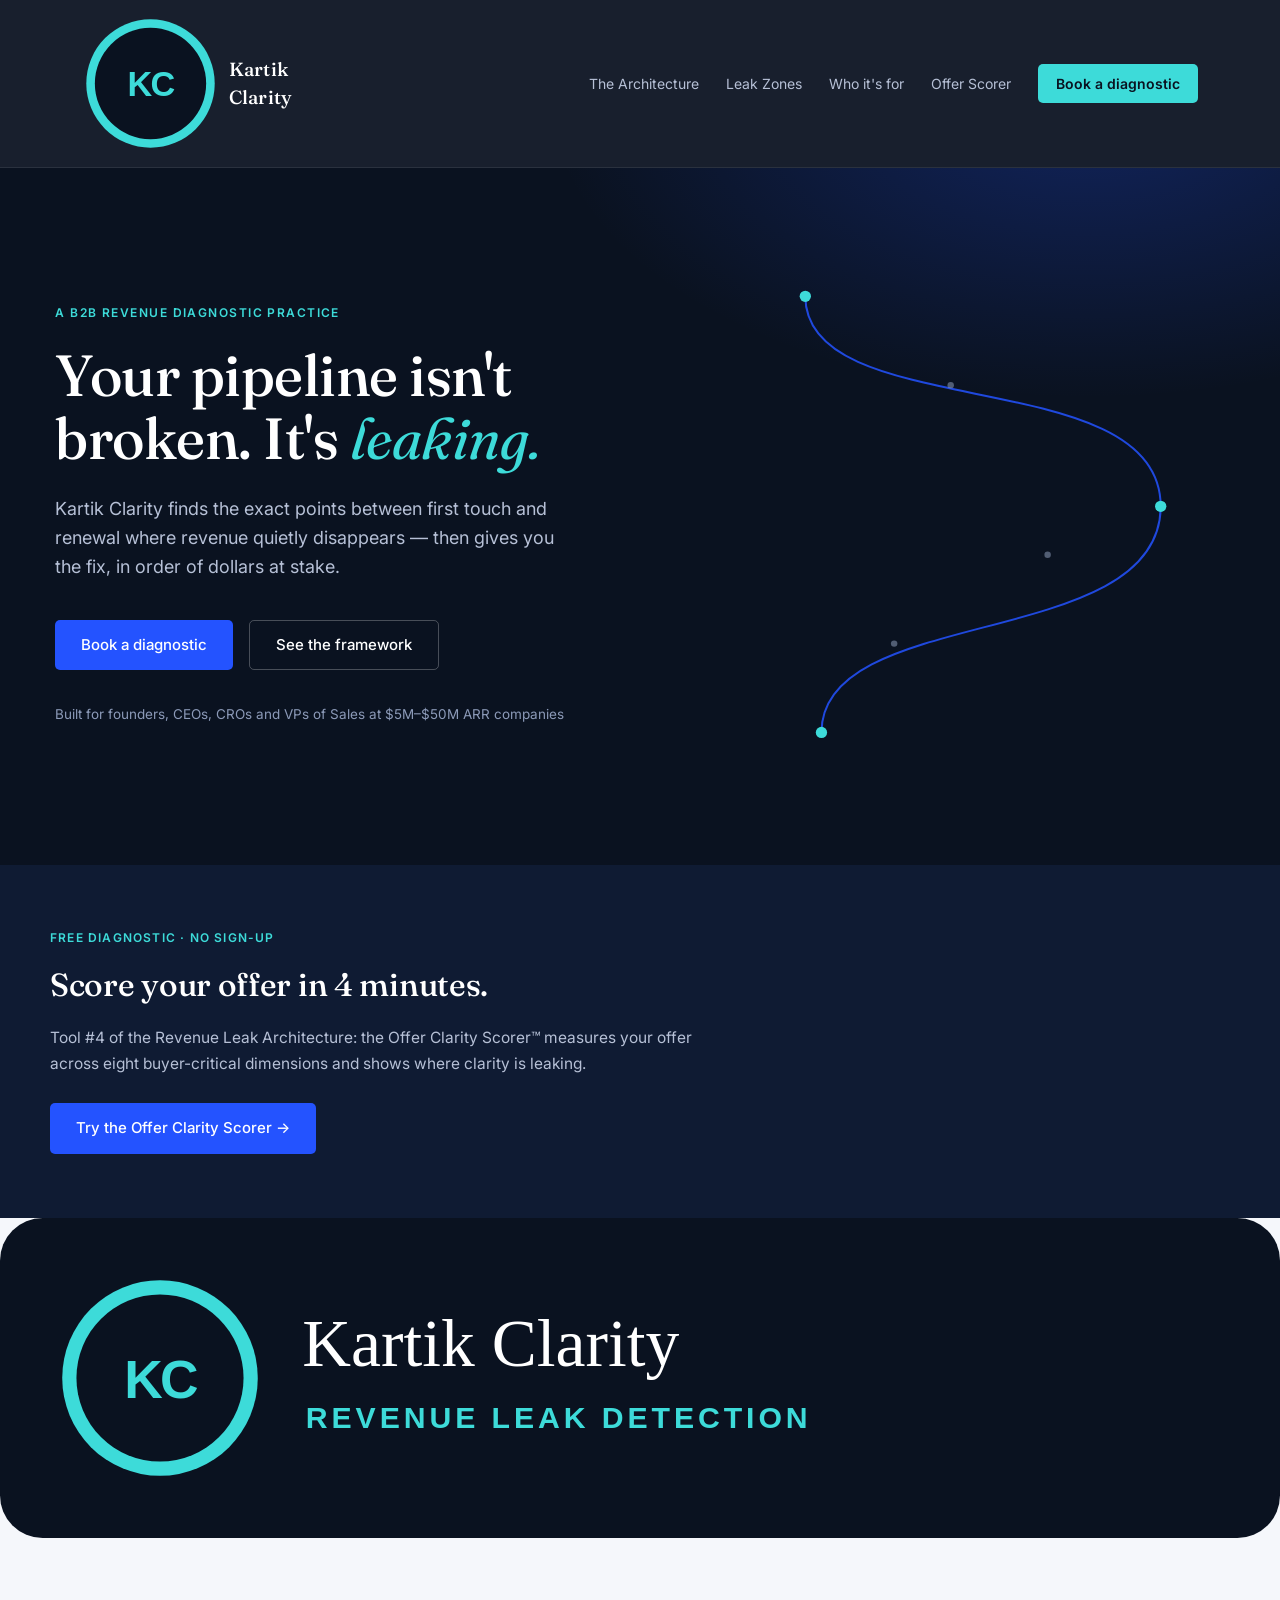
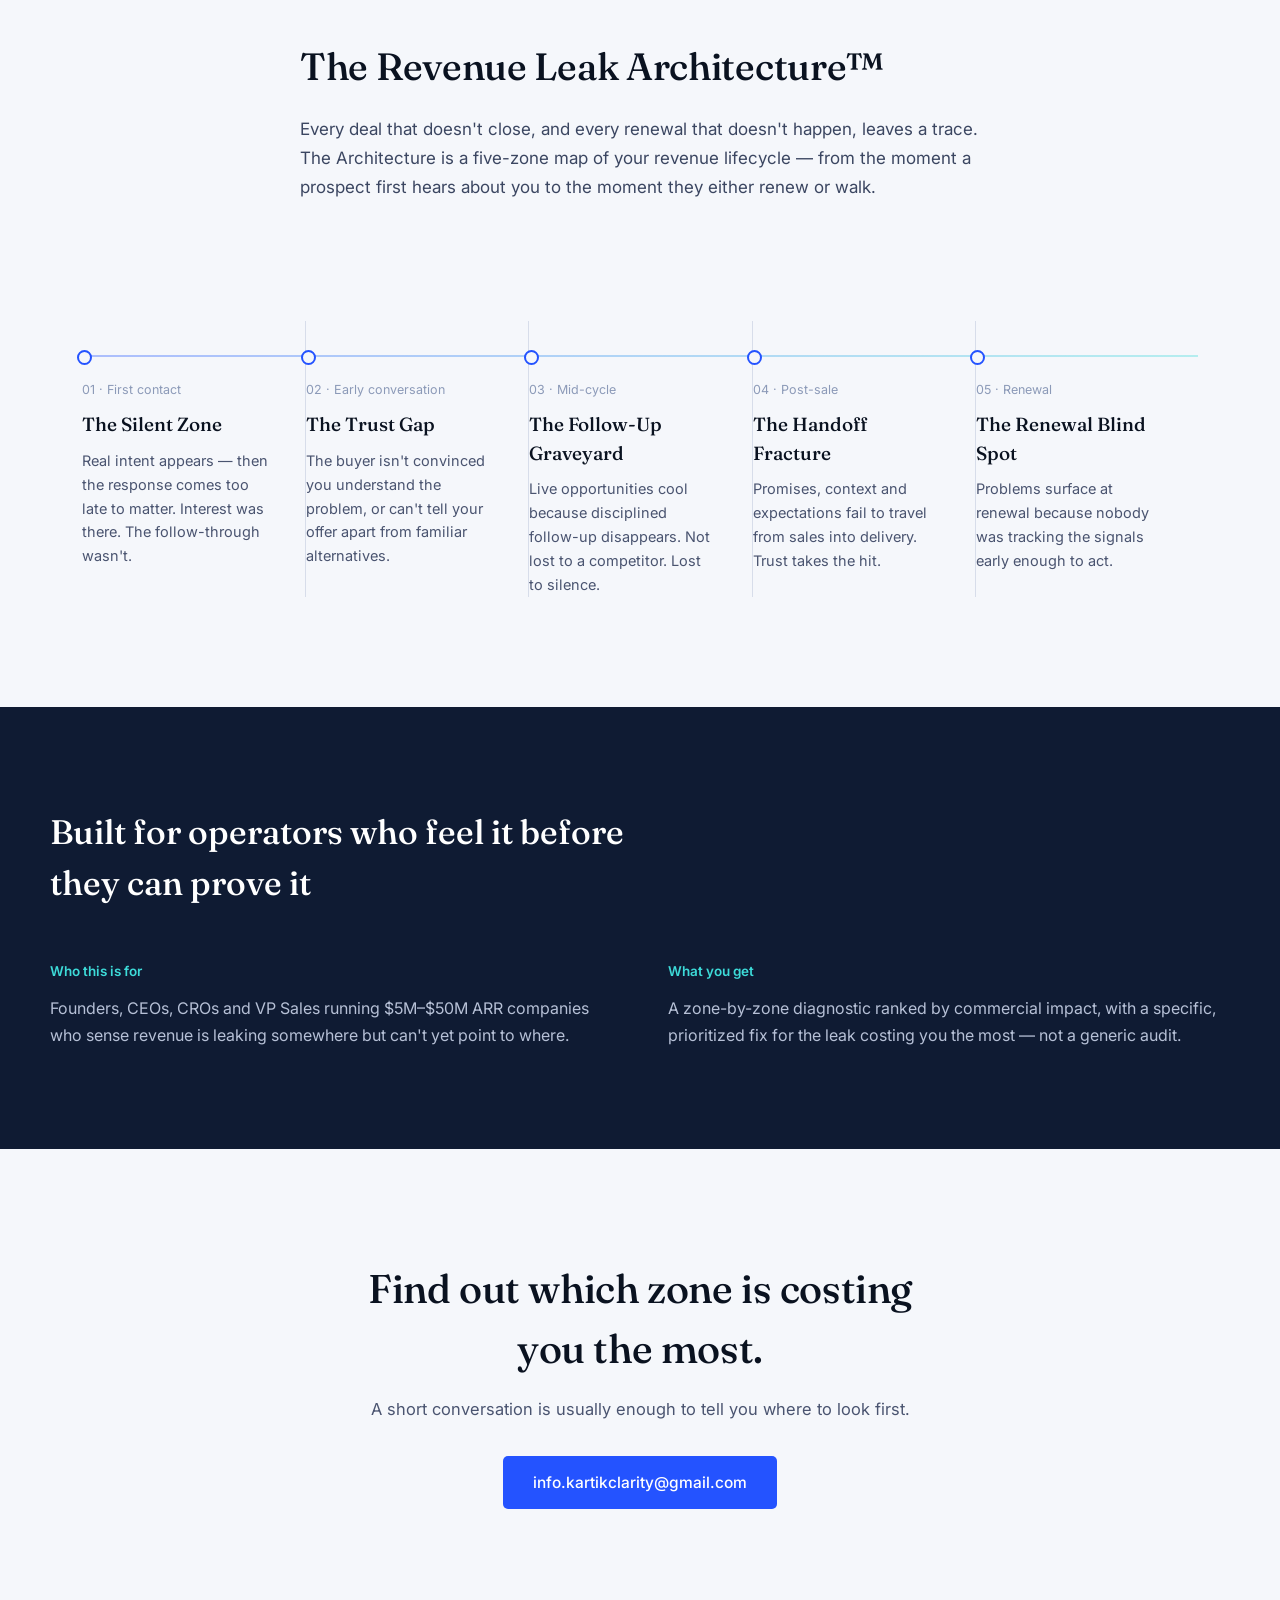
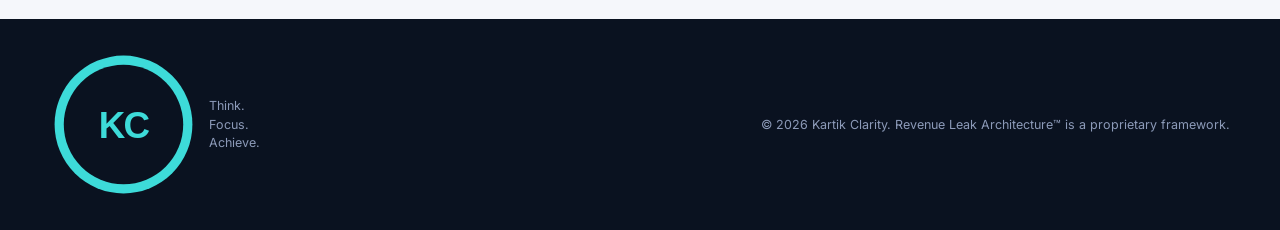
==== commit c8123596: "Restore Kartik Clarity logos across homepage" ====
--- a/index.html
+++ b/index.html
@@ -2,14 +2,15 @@
 <html lang="en">
 <head><meta charset="UTF-8"><meta name="viewport" content="width=device-width,initial-scale=1"><meta name="theme-color" content="#0A1220"><title>Kartik Clarity — Revenue Leak Architecture™</title><meta name="description" content="Find the points between first touch and renewal where revenue quietly disappears — then fix the leak that matters most."><link rel="preconnect" href="https://fonts.googleapis.com"><link rel="preconnect" href="https://fonts.gstatic.com" crossorigin><link href="https://fonts.googleapis.com/css2?family=Fraunces:opsz,wght@9..144,400;9..144,500;9..144,600&family=Inter:wght@400;500;600&display=swap" rel="stylesheet"><link rel="stylesheet" href="style.css"></head>
 <body>
-<header class="topbar"><div class="topbar-inner"><a class="brand" href="index.html" aria-label="Kartik Clarity home"><span class="brand-mark brand-mark-text">KC</span><span class="brand-word">Kartik Clarity</span></a><nav class="topnav" id="topnav" aria-label="Primary navigation"><a href="#architecture">The Architecture</a><a href="#zones">Leak Zones</a><a href="#who">Who it's for</a><a href="offer-clarity-scorer.html">Offer Scorer</a><a href="#contact" class="topnav-cta">Book a diagnostic</a></nav><button class="nav-toggle" id="navToggle" type="button" aria-label="Open menu" aria-expanded="false" aria-controls="topnav"><span></span><span></span><span></span></button></div></header>
+<header class="topbar"><div class="topbar-inner"><a class="brand" href="index.html" aria-label="Kartik Clarity home"><img src="assets/logo-circle.svg" alt="Kartik Clarity" class="brand-mark"><span class="brand-word">Kartik Clarity</span></a><nav class="topnav" id="topnav" aria-label="Primary navigation"><a href="#architecture">The Architecture</a><a href="#zones">Leak Zones</a><a href="#who">Who it's for</a><a href="offer-clarity-scorer.html">Offer Scorer</a><a href="#contact" class="topnav-cta">Book a diagnostic</a></nav><button class="nav-toggle" id="navToggle" type="button" aria-label="Open menu" aria-expanded="false" aria-controls="topnav"><span></span><span></span><span></span></button></div></header>
 <main>
 <section class="hero"><div class="hero-inner"><p class="hero-kicker">A B2B REVENUE DIAGNOSTIC PRACTICE</p><h1 class="hero-title">Your pipeline isn't<br>broken. It's <em>leaking.</em></h1><p class="hero-sub">Kartik Clarity finds the exact points between first touch and renewal where revenue quietly disappears — then gives you the fix, in order of dollars at stake.</p><div class="hero-actions"><a href="#contact" class="btn-primary">Book a diagnostic</a><a href="#architecture" class="btn-ghost">See the framework</a></div><p class="hero-meta">Built for founders, CEOs, CROs and VPs of Sales at $5M–$50M ARR companies</p></div><div class="hero-figure" aria-hidden="true"><svg viewBox="0 0 520 620" class="leak-svg"><path class="pipe" d="M40 40 C 40 200, 480 120, 480 300 S 60 420, 60 580"/><circle class="node" cx="40" cy="40" r="7"/><circle class="node" cx="480" cy="300" r="7"/><circle class="node" cx="60" cy="580" r="7"/><circle class="drop" cx="220" cy="150" r="4"/><circle class="drop" cx="340" cy="360" r="4"/><circle class="drop" cx="150" cy="470" r="4"/></svg></div></section>
 <section class="tool-promo"><div class="tool-promo-inner"><div class="tool-promo-text"><p class="tool-promo-kicker">FREE DIAGNOSTIC · NO SIGN-UP</p><h2 class="tool-promo-title">Score your offer in 4 minutes.</h2><p class="tool-promo-sub">Tool #4 of the Revenue Leak Architecture: the Offer Clarity Scorer™ measures your offer across eight buyer-critical dimensions and shows where clarity is leaking.</p><a href="offer-clarity-scorer.html" class="btn-primary">Try the Offer Clarity Scorer →</a></div></div></section>
+<section class="brand-banner" aria-label="Kartik Clarity Revenue Leak Detection"><div class="brand-banner-inner"><img src="assets/logo-rect.svg" alt="Kartik Clarity — Revenue Leak Detection" class="banner-logo"></div></section>
 <section class="architecture" id="architecture"><div class="section-head"><h2>The Revenue Leak Architecture™</h2><p>Every deal that doesn't close, and every renewal that doesn't happen, leaves a trace. The Architecture is a five-zone map of your revenue lifecycle — from the moment a prospect first hears about you to the moment they either renew or walk.</p></div></section>
 <section class="zones" id="zones"><ol class="zones-list"><li class="zone"><div class="zone-index">01 · First contact</div><h3>The Silent Zone</h3><p>Real intent appears — then the response comes too late to matter. Interest was there. The follow-through wasn't.</p></li><li class="zone"><div class="zone-index">02 · Early conversation</div><h3>The Trust Gap</h3><p>The buyer isn't convinced you understand the problem, or can't tell your offer apart from familiar alternatives.</p></li><li class="zone"><div class="zone-index">03 · Mid-cycle</div><h3>The Follow-Up Graveyard</h3><p>Live opportunities cool because disciplined follow-up disappears. Not lost to a competitor. Lost to silence.</p></li><li class="zone"><div class="zone-index">04 · Post-sale</div><h3>The Handoff Fracture</h3><p>Promises, context and expectations fail to travel from sales into delivery. Trust takes the hit.</p></li><li class="zone"><div class="zone-index">05 · Renewal</div><h3>The Renewal Blind Spot</h3><p>Problems surface at renewal because nobody was tracking the signals early enough to act.</p></li></ol></section>
 <section class="who" id="who"><div class="who-inner"><h2>Built for operators who feel it before they can prove it</h2><div class="who-grid"><div class="who-col"><h4>Who this is for</h4><p>Founders, CEOs, CROs and VP Sales running $5M–$50M ARR companies who sense revenue is leaking somewhere but can't yet point to where.</p></div><div class="who-col"><h4>What you get</h4><p>A zone-by-zone diagnostic ranked by commercial impact, with a specific, prioritized fix for the leak costing you the most — not a generic audit.</p></div></div></div></section>
 <section class="cta" id="contact"><div class="cta-inner"><h2>Find out which zone is costing you the most.</h2><p>A short conversation is usually enough to tell you where to look first.</p><a href="mailto:info.kartikclarity@gmail.com" class="btn-primary btn-large">info.kartikclarity@gmail.com</a></div></section>
-</main><footer class="footer"><div class="footer-inner"><div class="footer-brand"><span class="brand-mark brand-mark-text">KC</span><span class="footer-tag">Think. Focus. Achieve.</span></div><span class="footer-copy">© 2026 Kartik Clarity. Revenue Leak Architecture™ is a proprietary framework.</span></div></footer>
+</main><footer class="footer"><div class="footer-inner"><div class="footer-brand"><img src="assets/logo-circle.svg" alt="Kartik Clarity" class="footer-logo"><span class="footer-tag">Think. Focus. Achieve.</span></div><span class="footer-copy">© 2026 Kartik Clarity. Revenue Leak Architecture™ is a proprietary framework.</span></div></footer>
 <script>(function(){const t=document.getElementById('navToggle'),n=document.getElementById('topnav');t.addEventListener('click',()=>{const o=n.classList.toggle('is-open');t.classList.toggle('is-open',o);t.setAttribute('aria-expanded',String(o));t.setAttribute('aria-label',o?'Close menu':'Open menu')});n.querySelectorAll('a').forEach(a=>a.addEventListener('click',()=>{n.classList.remove('is-open');t.classList.remove('is-open');t.setAttribute('aria-expanded','false')}))})();</script>
 </body></html>
--- a/style.css
+++ b/style.css
@@ -1,330 +1,9 @@
 /* ============ TOKENS ============ */
-:root{
-  --navy-950:#0A1220;
-  --navy-900:#0F1B33;
-  --navy-850:#122444;
-  --blue-600:#2453FF;
-  --blue-500:#3D67FF;
-  --aqua-400:#3DDBD9;
-  --ink-50:#F5F7FB;
-  --ink-100:#EDF1F9;
-  --slate-400:#8C9AB8;
-  --slate-300:#B6C0D6;
-  --white:#FFFFFF;
-
-  --display:'Fraunces', Georgia, serif;
-  --body:'Inter', -apple-system, sans-serif;
-
-  --max:1180px;
-}
-
-*{box-sizing:border-box;}
-html{scroll-behavior:smooth; scroll-padding-top:74px;}
-body{
-  margin:0;
-  font-family:var(--body);
-  background:var(--ink-50);
-  color:var(--navy-950);
-  -webkit-font-smoothing:antialiased;
-  line-height:1.5;
-}
-a{color:inherit;text-decoration:none;}
-h1,h2,h3,h4{font-family:var(--display);font-weight:500;margin:0;color:inherit;}
-p{margin:0;}
-ol,ul{margin:0;padding:0;list-style:none;}
-img{max-width:100%;display:block;}
-button{
-  font:inherit; color:inherit; background:none; border:none;
-  -webkit-appearance:none; appearance:none; cursor:pointer; margin:0;
-}
-:focus-visible{outline:2px solid var(--aqua-400);outline-offset:3px;}
-
-@media (prefers-reduced-motion: reduce){
-  html{scroll-behavior:auto;}
-  *{animation:none !important; transition:none !important;}
-}
-
-/* ============ TOPBAR ============ */
-.topbar{
-  position:sticky; top:0; z-index:40;
-  background:rgba(10,18,32,0.92);
-  backdrop-filter:blur(10px);
-  border-bottom:1px solid rgba(255,255,255,0.08);
-}
-.topbar-inner{
-  max-width:var(--max); margin:0 auto;
-  padding:16px 32px;
-  display:flex; align-items:center; justify-content:space-between;
-  position:relative;
-}
-.brand{display:flex; align-items:center; gap:10px;}
-.brand-mark{width:34px; height:34px; border-radius:50%; object-fit:cover;}
-.brand-word{
-  font-family:var(--display); font-size:19px; font-weight:500;
-  color:var(--white); letter-spacing:0.2px;
-}
-.topnav{display:flex; align-items:center; gap:28px;}
-.topnav a{
-  font-size:14.5px; color:var(--slate-300);
-  transition:color .15s ease;
-}
-.topnav a:hover{color:var(--white);}
-.topnav-cta{
-  color:var(--navy-950) !important;
-  background:var(--aqua-400);
-  padding:9px 18px; border-radius:5px;
-  font-weight:500;
-}
-.topnav-cta:hover{background:#5be6e4;}
-
-.nav-toggle{
-  display:none;
-  flex-direction:column;
-  justify-content:center;
-  gap:5px;
-  width:34px; height:34px;
-  background:none; border:none; cursor:pointer;
-  padding:0;
-}
-.nav-toggle span{
-  display:block; width:22px; height:1.5px;
-  background:var(--white);
-  transition:transform .2s ease, opacity .2s ease;
-}
-.nav-toggle.is-open span:nth-child(1){transform:translateY(6.5px) rotate(45deg);}
-.nav-toggle.is-open span:nth-child(2){opacity:0;}
-.nav-toggle.is-open span:nth-child(3){transform:translateY(-6.5px) rotate(-45deg);}
-
-/* ============ HERO ============ */
-.hero{
-  background:
-    radial-gradient(ellipse 900px 500px at 85% -10%, rgba(36,83,255,0.28), transparent 60%),
-    var(--navy-950);
-  color:var(--white);
-  display:grid;
-  grid-template-columns:1.1fr 0.9fr;
-  align-items:center;
-  gap:40px;
-  padding:96px 32px 100px;
-}
-.hero-inner{max-width:600px; margin:0 auto; width:100%;}
-.hero-kicker{
-  font-size:14.5px; color:var(--aqua-400); font-weight:500;
-  margin-bottom:22px;
-}
-.hero-title{
-  font-size:clamp(38px, 5vw, 58px);
-  line-height:1.08;
-  letter-spacing:-0.5px;
-  color:var(--white);
-}
-.hero-title em{
-  font-style:italic; color:var(--aqua-400); font-weight:400;
-}
-.hero-sub{
-  margin-top:26px;
-  font-size:18px; line-height:1.6;
-  color:var(--slate-300);
-  max-width:520px;
-}
-.hero-actions{display:flex; gap:16px; margin-top:38px; flex-wrap:wrap;}
-.btn-primary{
-  background:var(--blue-600); color:var(--white);
-  padding:14px 26px; border-radius:5px;
-  font-size:15px; font-weight:500;
-  display:inline-block;
-  transition:background .15s ease, transform .15s ease;
-}
-.btn-primary:hover{background:var(--blue-500); transform:translateY(-1px);}
-.btn-ghost{
-  border:1px solid rgba(255,255,255,0.25);
-  color:var(--white);
-  padding:13px 26px; border-radius:5px;
-  font-size:15px; font-weight:500;
-  transition:border-color .15s ease, background .15s ease;
-}
-.btn-ghost:hover{border-color:var(--aqua-400); background:rgba(255,255,255,0.04);}
-.hero-meta{
-  margin-top:34px; font-size:13.5px; color:var(--slate-400);
-}
-.hero-figure{display:flex; justify-content:center;}
-.leak-svg{width:100%; max-width:420px; height:auto;}
-.pipe{
-  fill:none; stroke:var(--blue-600); stroke-width:2.5;
-  stroke-linecap:round; opacity:0.85;
-}
-.node{fill:var(--aqua-400);}
-.drop{fill:var(--slate-400); opacity:0.55;}
-
-/* ============ TOOL PROMO ============ */
-.tool-promo{
-  background:var(--navy-900);
-  padding:64px 32px;
-}
-.tool-promo-inner{max-width:var(--max); margin:0 auto;}
-.tool-promo-text{max-width:640px;}
-.tool-promo-kicker{font-size:13px; font-weight:600; color:var(--aqua-400); letter-spacing:0.3px; margin-bottom:14px;}
-.tool-promo-title{font-size:clamp(24px,2.8vw,32px); color:var(--white); letter-spacing:-0.3px; margin-bottom:16px;}
-.tool-promo-sub{font-size:15.5px; line-height:1.7; color:var(--slate-300); margin-bottom:26px;}
-
-/* ============ BANNER (logo strip) ============ */
-.banner{
-  background:var(--navy-950);
-  padding:0 0 0;
-  border-top:1px solid rgba(255,255,255,0.06);
-}
-.banner-img{width:100%; height:340px; display:block; object-fit:contain;}
-
-/* ============ ARCHITECTURE ============ */
-.architecture{
-  background:var(--ink-50);
-  padding:100px 32px 60px;
-  scroll-margin-top:74px;
-}
-.section-head{
-  max-width:680px; margin:0 auto; text-align:left;
-}
-.section-head h2{
-  font-size:clamp(28px,3.4vw,38px);
-  letter-spacing:-0.3px;
-  margin-bottom:20px;
-}
-.section-head p{
-  font-size:17px; line-height:1.7; color:#3B4661;
-}
-
-/* ============ ZONES ============ */
-.zones{
-  position:relative;
-  background:var(--ink-50);
-  padding:60px 32px 110px;
-  max-width:var(--max); margin:0 auto;
-  scroll-margin-top:74px;
-}
-.zones-list{
-  display:grid;
-  grid-template-columns:repeat(5,1fr);
-  gap:0;
-  position:relative;
-}
-.zones-list::before{
-  content:"";
-  position:absolute;
-  top:34px; left:0; right:0;
-  height:1.5px;
-  background:linear-gradient(90deg, var(--blue-600), var(--aqua-400));
-  opacity:0.35;
-}
-.zone{
-  position:relative;
-  padding:0 18px 0 0;
-  border-left:1.5px solid #D7DDEA;
-}
-.zone:first-child{border-left:none;}
-.zone::before{
-  content:"";
-  position:absolute;
-  top:29px; left:-5.5px;
-  width:11px; height:11px;
-  border-radius:50%;
-  background:var(--ink-50);
-  border:2px solid var(--blue-600);
-}
-.zone:first-child::before{left:-5.5px;}
-.zone-index{
-  font-size:12.5px; color:var(--slate-400);
-  padding-top:60px;
-  margin-bottom:10px;
-}
-.zone h3{
-  font-size:19px; margin-bottom:10px; color:var(--navy-950);
-  padding-right:14px;
-}
-.zone p{
-  font-size:14.5px; line-height:1.65; color:#4A5470;
-  padding-right:18px;
-}
-
-/* ============ WHO ============ */
-.who{
-  background:var(--navy-900);
-  color:var(--white);
-  padding:100px 32px;
-  scroll-margin-top:74px;
-}
-.who-inner{max-width:var(--max); margin:0 auto;}
-.who h2{
-  font-size:clamp(26px,3.2vw,34px);
-  max-width:640px;
-  margin-bottom:52px;
-  letter-spacing:-0.3px;
-}
-.who-grid{
-  display:grid; grid-template-columns:1fr 1fr; gap:56px;
-}
-.who-col h4{
-  font-family:var(--body); font-size:13.5px; font-weight:600;
-  color:var(--aqua-400); margin-bottom:14px;
-}
-.who-col p{
-  font-size:16px; line-height:1.7; color:var(--slate-300);
-}
-
-/* ============ CTA ============ */
-.cta{
-  background:var(--ink-50);
-  padding:110px 32px;
-  text-align:center;
-  scroll-margin-top:74px;
-}
-.cta-inner{max-width:560px; margin:0 auto;}
-.cta h2{
-  font-size:clamp(28px,3.6vw,40px);
-  letter-spacing:-0.4px;
-}
-.cta p{
-  margin-top:18px; font-size:16.5px; color:#4A5470;
-}
-.btn-large{
-  margin-top:34px; padding:15px 30px; font-size:15.5px;
-}
-
-/* ============ FOOTER ============ */
-.footer{
-  background:var(--navy-950); color:var(--slate-400);
-  padding:32px;
-}
-.footer-inner{
-  max-width:var(--max); margin:0 auto;
-  display:flex; justify-content:space-between; align-items:center;
-  flex-wrap:wrap; gap:12px;
-}
-.footer-brand{display:flex; align-items:center; gap:16px;}
-.footer-logo{height:34px; width:auto; border-radius:3px;}
-.footer-tag{font-size:12.5px; color:var(--slate-400);}
-.footer-copy{font-size:12.5px;}
-
-/* ============ RESPONSIVE ============ */
-@media (max-width: 920px){
-  .hero{grid-template-columns:1fr; padding:64px 24px 60px;}
-  .hero-figure{order:-1; max-width:260px; margin:0 auto 20px;}
-  .who-grid{grid-template-columns:1fr; gap:36px;}
-  .zones-list{grid-template-columns:1fr; gap:36px;}
-  .zones-list::before{display:none;}
-  .zone{border-left:none; padding-left:22px; border-left:1.5px solid #D7DDEA;}
-  .zone-index{padding-top:0;}
-  .zone::before{top:5px; left:-5.5px;}
-  .nav-toggle{display:flex;}
-  .topnav{
-    position:absolute; top:100%; left:0; right:0;
-    flex-direction:column; align-items:stretch; gap:0;
-    background:var(--navy-950);
-    border-bottom:1px solid rgba(255,255,255,0.08);
-    max-height:0; overflow:hidden;
-    transition:max-height .25s ease;
-  }
-  .topnav.is-open{max-height:280px;}
-  .topnav a{padding:16px 24px; border-top:1px solid rgba(255,255,255,0.06);}
-  .topnav-cta{margin:14px 24px 18px; text-align:center; border-top:none;}
-  .architecture{padding:72px 24px 20px;}
-}
+:root{--navy-950:#0A1220;--navy-900:#0F1B33;--navy-850:#122444;--blue-600:#2453FF;--blue-500:#3D67FF;--aqua-400:#3DDBD9;--ink-50:#F5F7FB;--ink-100:#EDF1F9;--slate-400:#8C9AB8;--slate-300:#B6C0D6;--white:#fff;--display:'Fraunces',Georgia,serif;--body:'Inter',-apple-system,BlinkMacSystemFont,'Segoe UI',sans-serif;--max:1180px}
+*{box-sizing:border-box}html{scroll-behavior:smooth;scroll-padding-top:74px}body{margin:0;font-family:var(--body);background:var(--ink-50);color:var(--navy-950);-webkit-font-smoothing:antialiased;line-height:1.5}a{color:inherit;text-decoration:none}h1,h2,h3,h4{font-family:var(--display);font-weight:500;margin:0}p{margin:0}ol,ul{margin:0;padding:0;list-style:none}button{font:inherit;color:inherit;background:none;border:0;cursor:pointer;margin:0}img{max-width:100%;display:block}:focus-visible{outline:2px solid var(--aqua-400);outline-offset:3px}.brand-mark-text{width:34px;height:34px;border-radius:50%;display:grid;place-items:center;background:var(--aqua-400);color:var(--navy-950);font:700 11px/1 var(--body);letter-spacing:-.03em;flex:none}
+@media(prefers-reduced-motion:reduce){html{scroll-behavior:auto}*{animation:none!important;transition:none!important}}
+.topbar{position:sticky;top:0;z-index:40;background:rgba(10,18,32,.94);backdrop-filter:blur(12px);border-bottom:1px solid rgba(255,255,255,.08)}.topbar-inner{max-width:var(--max);margin:auto;padding:15px 32px;display:flex;align-items:center;justify-content:space-between;position:relative}.brand{display:flex;align-items:center;gap:10px}.brand-word{font-family:var(--display);font-size:19px;font-weight:500;color:#fff;letter-spacing:.2px}.topnav{display:flex;align-items:center;gap:27px}.topnav a{font-size:14px;color:var(--slate-300);transition:color .15s}.topnav a:hover,.topnav a[aria-current=page]{color:#fff}.topnav-cta{color:var(--navy-950)!important;background:var(--aqua-400);padding:9px 18px;border-radius:5px;font-weight:600}.topnav-cta:hover{background:#63e6e4}.nav-toggle{display:none;flex-direction:column;justify-content:center;gap:5px;width:40px;height:40px;padding:0}.nav-toggle span{display:block;width:22px;height:1.5px;background:#fff;transition:transform .2s,opacity .2s}.nav-toggle.is-open span:nth-child(1){transform:translateY(6.5px) rotate(45deg)}.nav-toggle.is-open span:nth-child(2){opacity:0}.nav-toggle.is-open span:nth-child(3){transform:translateY(-6.5px) rotate(-45deg)}
+.hero{background:radial-gradient(ellipse 900px 500px at 85% -10%,rgba(36,83,255,.28),transparent 60%),var(--navy-950);color:#fff;display:grid;grid-template-columns:1.1fr .9fr;align-items:center;gap:40px;padding:96px 32px 100px}.hero-inner{max-width:600px;margin:auto;width:100%}.hero-kicker{font-size:12px;letter-spacing:.12em;color:var(--aqua-400);font-weight:600;margin-bottom:22px}.hero-title{font-size:clamp(38px,5vw,58px);line-height:1.08;letter-spacing:-.5px;color:#fff}.hero-title em{font-style:italic;color:var(--aqua-400);font-weight:400}.hero-sub{margin-top:26px;font-size:18px;line-height:1.6;color:var(--slate-300);max-width:520px}.hero-actions{display:flex;gap:16px;margin-top:38px;flex-wrap:wrap}.btn-primary{background:var(--blue-600);color:#fff;padding:14px 26px;border-radius:5px;font-size:15px;font-weight:500;display:inline-flex;align-items:center;justify-content:center;gap:14px;transition:background .15s,transform .15s}.btn-primary:hover{background:var(--blue-500);transform:translateY(-1px)}.btn-ghost{border:1px solid rgba(10,18,32,.2);color:var(--navy-950);padding:13px 26px;border-radius:5px;font-size:15px;font-weight:500;transition:border-color .15s,background .15s}.hero .btn-ghost{border-color:rgba(255,255,255,.25);color:#fff}.hero .btn-ghost:hover{border-color:var(--aqua-400);background:rgba(255,255,255,.04)}.hero-meta{margin-top:34px;font-size:13.5px;color:var(--slate-400)}.hero-figure{display:flex;justify-content:center}.leak-svg{width:100%;max-width:420px;height:auto}.pipe{fill:none;stroke:var(--blue-600);stroke-width:2.5;stroke-linecap:round;opacity:.85}.node{fill:var(--aqua-400)}.drop{fill:var(--slate-400);opacity:.55}
+.tool-promo{background:var(--navy-900);padding:64px 32px}.tool-promo-inner{max-width:var(--max);margin:auto}.tool-promo-text{max-width:650px}.tool-promo-kicker{font-size:12px;font-weight:600;color:var(--aqua-400);letter-spacing:.1em;margin-bottom:14px}.tool-promo-title{font-size:clamp(24px,2.8vw,32px);color:#fff;letter-spacing:-.3px;margin-bottom:16px}.tool-promo-sub{font-size:15.5px;line-height:1.7;color:var(--slate-300);margin-bottom:26px}.architecture{background:var(--ink-50);padding:100px 32px 60px}.section-head{max-width:680px;margin:auto}.section-head h2{font-size:clamp(28px,3.4vw,38px);letter-spacing:-.3px;margin-bottom:20px}.section-head p{font-size:17px;line-height:1.7;color:#3b4661}.zones{position:relative;background:var(--ink-50);padding:60px 32px 110px;max-width:var(--max);margin:auto}.zones-list{display:grid;grid-template-columns:repeat(5,1fr);position:relative}.zones-list:before{content:"";position:absolute;top:34px;left:0;right:0;height:1.5px;background:linear-gradient(90deg,var(--blue-600),var(--aqua-400));opacity:.35}.zone{position:relative;padding:0 18px 0 0;border-left:1.5px solid #d7ddea}.zone:first-child{border-left:0}.zone:before{content:"";position:absolute;top:29px;left:-5.5px;width:11px;height:11px;border-radius:50%;background:var(--ink-50);border:2px solid var(--blue-600)}.zone-index{font-size:12.5px;color:var(--slate-400);padding-top:60px;margin-bottom:10px}.zone h3{font-size:19px;margin-bottom:10px;color:var(--navy-950);padding-right:14px}.zone p{font-size:14.5px;line-height:1.65;color:#4a5470;padding-right:18px}.who{background:var(--navy-900);color:#fff;padding:100px 32px}.who-inner{max-width:var(--max);margin:auto}.who h2{font-size:clamp(26px,3.2vw,34px);max-width:640px;margin-bottom:52px}.who-grid{display:grid;grid-template-columns:1fr 1fr;gap:56px}.who-col h4{font-family:var(--body);font-size:13.5px;font-weight:600;color:var(--aqua-400);margin-bottom:14px}.who-col p{font-size:16px;line-height:1.7;color:var(--slate-300)}.cta{background:var(--ink-50);padding:110px 32px;text-align:center}.cta-inner{max-width:560px;margin:auto}.cta h2{font-size:clamp(28px,3.6vw,40px);letter-spacing:-.4px}.cta p{margin-top:18px;font-size:16.5px;color:#4a5470}.btn-large{margin-top:34px;padding:15px 30px;font-size:15.5px}.footer{background:var(--navy-950);color:var(--slate-400);padding:32px}.footer-inner{max-width:var(--max);margin:auto;display:flex;justify-content:space-between;align-items:center;flex-wrap:wrap;gap:16px}.footer-brand{display:flex;align-items:center;gap:12px}.footer-tag{font-size:12.5px}.footer-copy{font-size:12.5px}
+@media(max-width:920px){.hero{grid-template-columns:1fr;padding:64px 24px 60px}.hero-figure{order:-1;max-width:260px;margin:auto auto 20px}.who-grid{grid-template-columns:1fr;gap:36px}.zones-list{grid-template-columns:1fr;gap:36px}.zones-list:before{display:none}.zone{border-left:1.5px solid #d7ddea;padding-left:22px}.zone:first-child{border-left:1.5px solid #d7ddea}.zone-index{padding-top:0}.zone:before{top:5px;left:-5.5px}.nav-toggle{display:flex}.topnav{position:absolute;top:100%;left:0;right:0;flex-direction:column;align-items:stretch;gap:0;background:var(--navy-950);border-bottom:1px solid rgba(255,255,255,.08);max-height:0;overflow:hidden;transition:max-height .25s}.topnav.is-open{max-height:300px}.topnav a{padding:16px 24px;border-top:1px solid rgba(255,255,255,.06)}.topnav-cta{margin:14px 24px 18px;text-align:center;border-top:0}.architecture{padding:72px 24px 20px}}
+@media(max-width:520px){.topbar-inner{padding:12px 16px}.brand-word{font-size:17px}.hero{padding-left:20px;padding-right:20px}.hero-actions{flex-direction:column}.hero-actions>*{width:100%;text-align:center}.tool-promo{padding:52px 20px}.zones{padding-left:20px;padding-right:20px}.who,.cta{padding-left:20px;padding-right:20px}.footer{padding:26px 20px}.footer-inner{align-items:flex-start;flex-direction:column}}
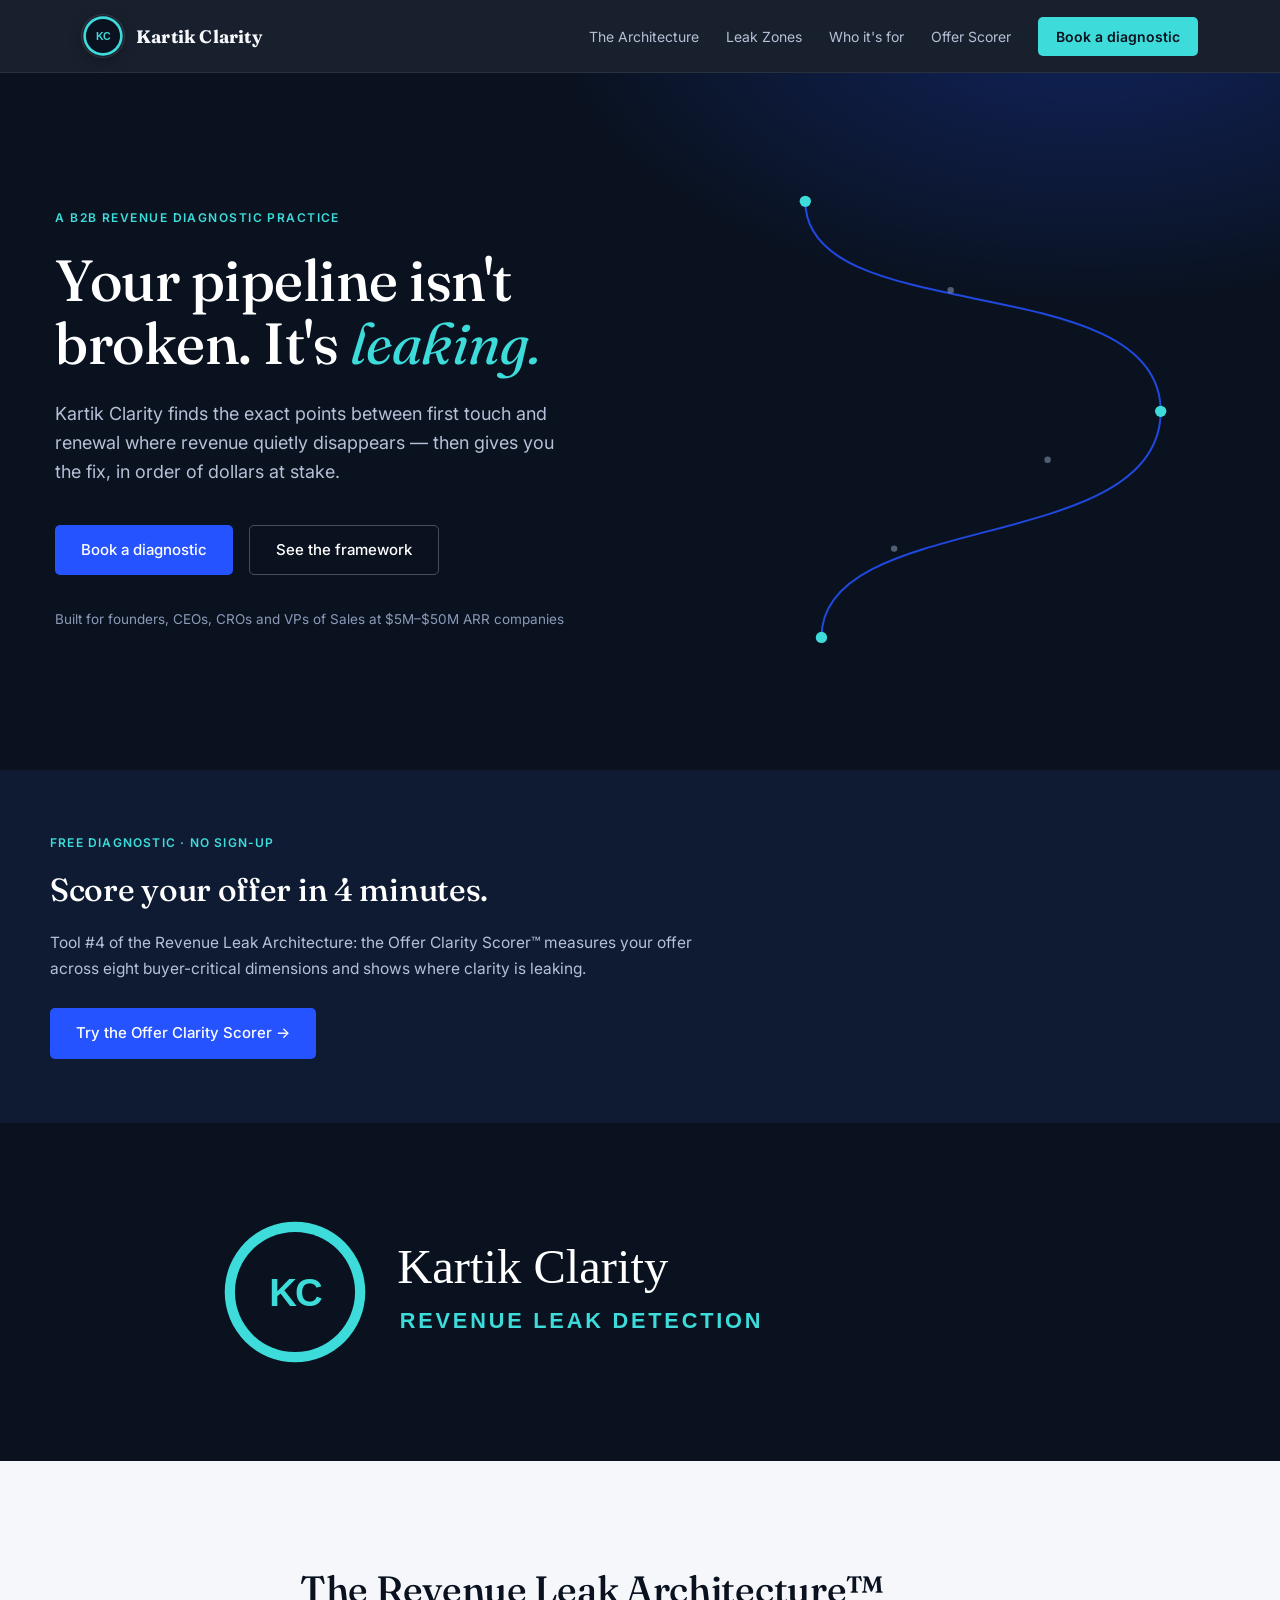
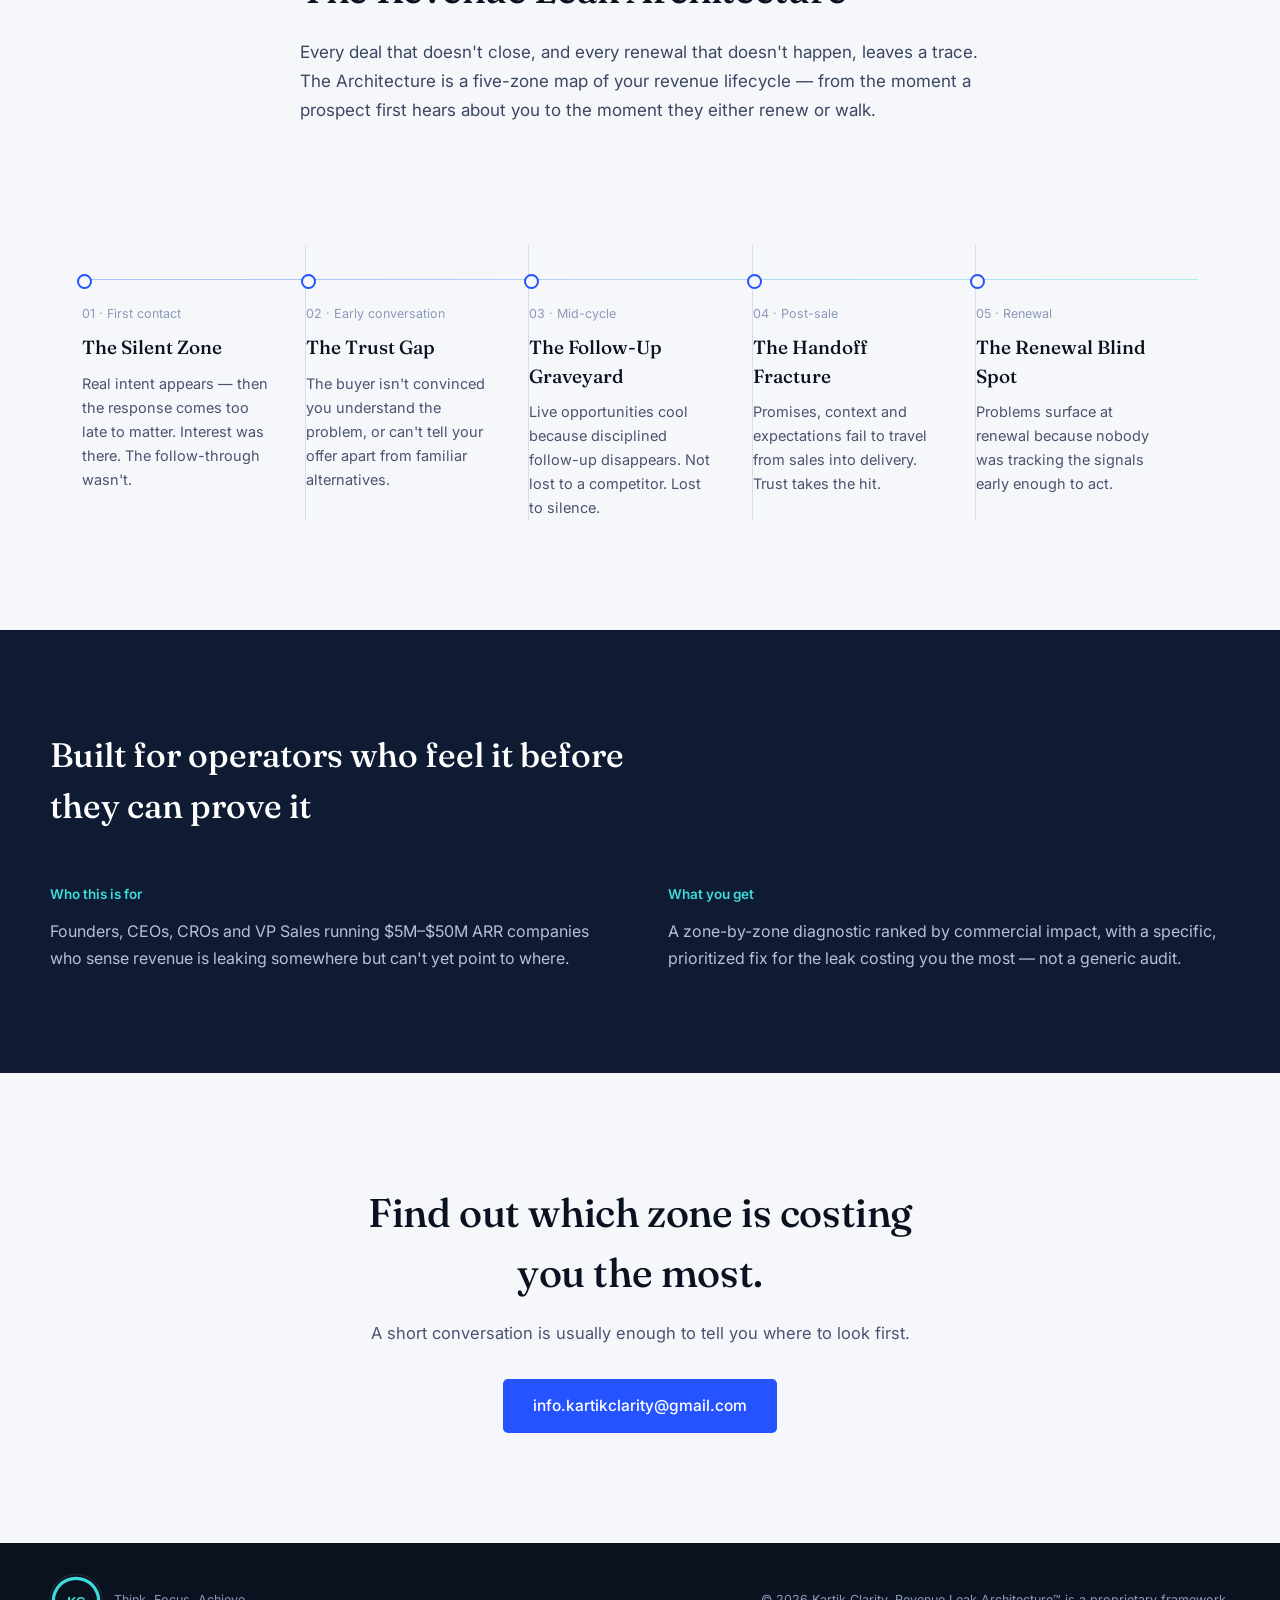
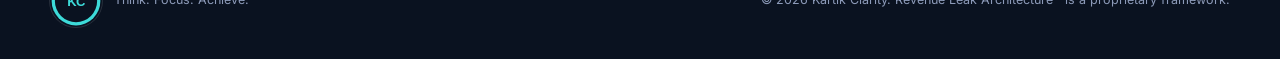
==== commit cb855361: "Restore earlier homepage with circle and rectangle logos" ====
--- a/index.html
+++ b/index.html
@@ -1,6 +1,6 @@
 <!DOCTYPE html>
 <html lang="en">
-<head><meta charset="UTF-8"><meta name="viewport" content="width=device-width,initial-scale=1"><meta name="theme-color" content="#0A1220"><title>Kartik Clarity — Revenue Leak Architecture™</title><meta name="description" content="Find the points between first touch and renewal where revenue quietly disappears — then fix the leak that matters most."><link rel="preconnect" href="https://fonts.googleapis.com"><link rel="preconnect" href="https://fonts.gstatic.com" crossorigin><link href="https://fonts.googleapis.com/css2?family=Fraunces:opsz,wght@9..144,400;9..144,500;9..144,600&family=Inter:wght@400;500;600&display=swap" rel="stylesheet"><link rel="stylesheet" href="style.css"></head>
+<head><meta charset="UTF-8"><meta name="viewport" content="width=device-width,initial-scale=1"><meta name="theme-color" content="#0A1220"><title>Kartik Clarity — Revenue Leak Architecture™</title><meta name="description" content="Find the points between first touch and renewal where revenue quietly disappears — then fix the leak that matters most."><link rel="preconnect" href="https://fonts.googleapis.com"><link rel="preconnect" href="https://fonts.gstatic.com" crossorigin><link href="https://fonts.googleapis.com/css2?family=Fraunces:opsz,wght@9..144,400;9..144,500;9..144,600&family=Inter:wght@400;500;600&display=swap" rel="stylesheet"><link rel="stylesheet" href="style.css"><link rel="stylesheet" href="assets/brand.css"></head>
 <body>
 <header class="topbar"><div class="topbar-inner"><a class="brand" href="index.html" aria-label="Kartik Clarity home"><img src="assets/logo-circle.svg" alt="Kartik Clarity" class="brand-mark"><span class="brand-word">Kartik Clarity</span></a><nav class="topnav" id="topnav" aria-label="Primary navigation"><a href="#architecture">The Architecture</a><a href="#zones">Leak Zones</a><a href="#who">Who it's for</a><a href="offer-clarity-scorer.html">Offer Scorer</a><a href="#contact" class="topnav-cta">Book a diagnostic</a></nav><button class="nav-toggle" id="navToggle" type="button" aria-label="Open menu" aria-expanded="false" aria-controls="topnav"><span></span><span></span><span></span></button></div></header>
 <main>
--- a/assets/brand.css
+++ b/assets/brand.css
@@ -0,0 +1,8 @@
+/* Official Kartik Clarity logo presentation */
+:root{--brand-circle-size-desktop:42px;--brand-circle-size-mobile:36px;--footer-circle-size-desktop:52px;--footer-circle-size-mobile:40px;--banner-max-width:920px}
+.brand-mark{display:block;width:var(--brand-circle-size-desktop);height:var(--brand-circle-size-desktop);border-radius:50%;object-fit:contain;object-position:center;overflow:hidden;flex:none;box-shadow:0 0 0 1px rgba(255,255,255,.12),0 4px 14px rgba(0,0,0,.28)}
+.footer-logo{display:block;width:var(--footer-circle-size-desktop);height:var(--footer-circle-size-desktop);border-radius:50%;object-fit:contain;object-position:center;flex:none;box-shadow:0 0 0 1px rgba(255,255,255,.12)}
+.brand-banner{background:var(--navy-950);padding:54px 32px}.brand-banner-inner{max-width:var(--max);margin:auto;display:flex;justify-content:center}.banner-logo{display:block;width:min(var(--banner-max-width),100%);height:auto;border-radius:6px;object-fit:contain}
+.brand{display:flex;align-items:center;gap:12px;text-decoration:none;color:inherit}.brand-word{font-weight:700;font-size:18px;color:var(--ink-50)}
+@media(max-width:920px){.brand-mark{width:38px;height:38px}.footer-logo{width:48px;height:48px}.brand-banner{padding:36px 20px}.banner-logo{border-radius:8px}.brand-word{font-size:16px}}
+@media(max-width:520px){.brand-mark{width:var(--brand-circle-size-mobile);height:var(--brand-circle-size-mobile)}.footer-logo{width:var(--footer-circle-size-mobile);height:var(--footer-circle-size-mobile)}.banner-logo{width:220px;max-width:90%}.brand-word{font-size:15px}}
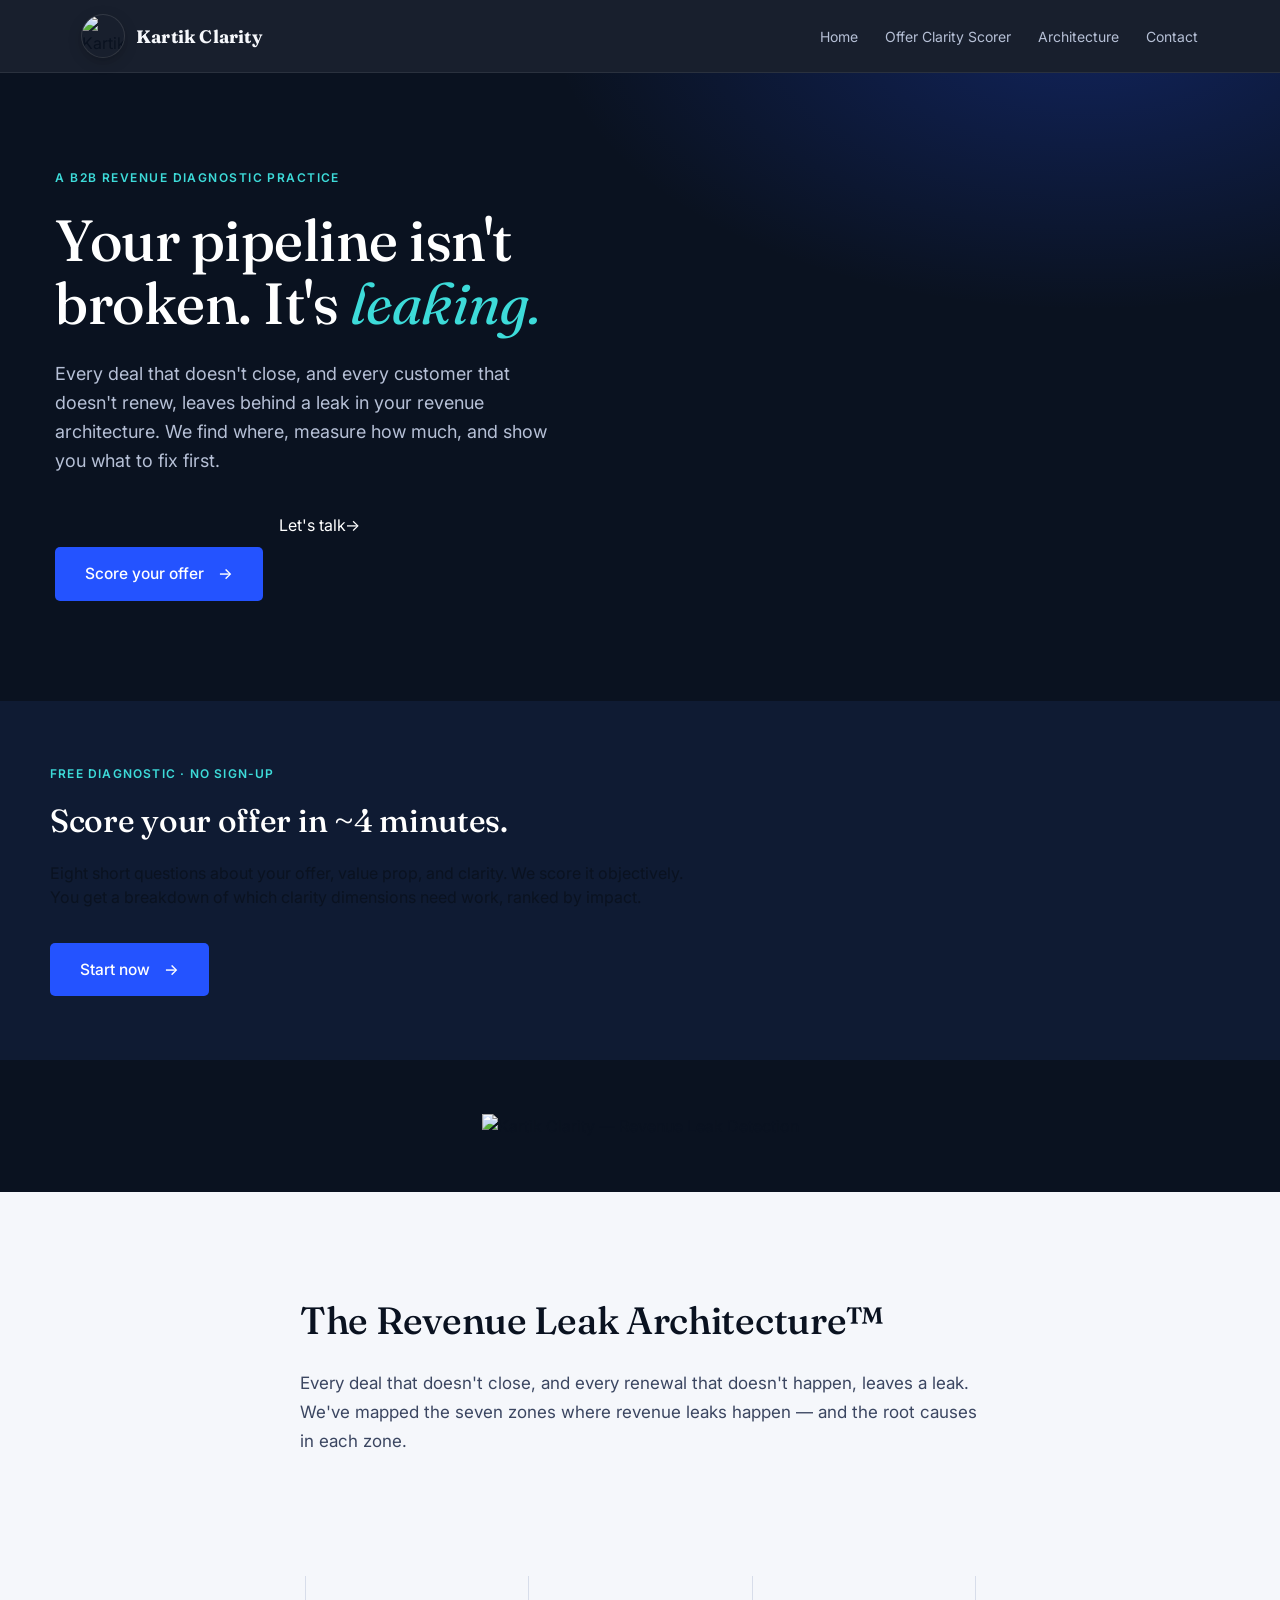
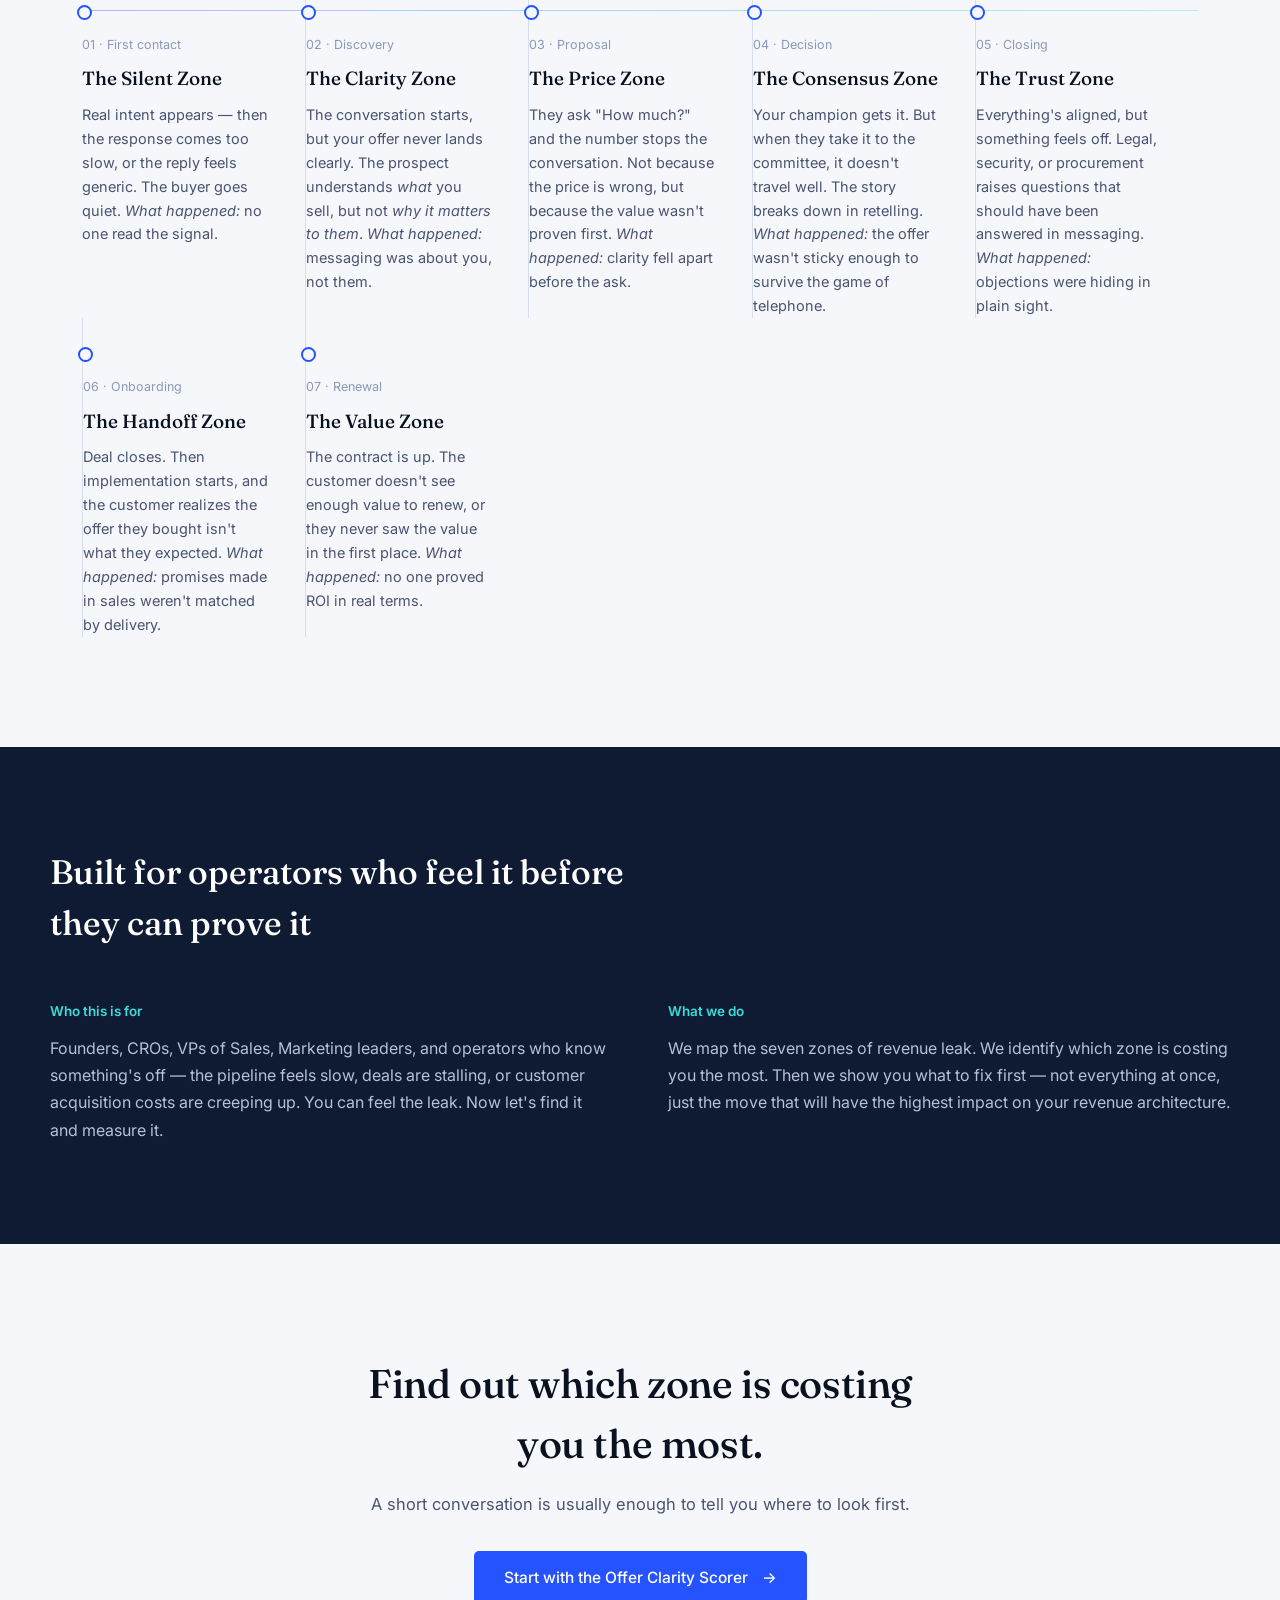
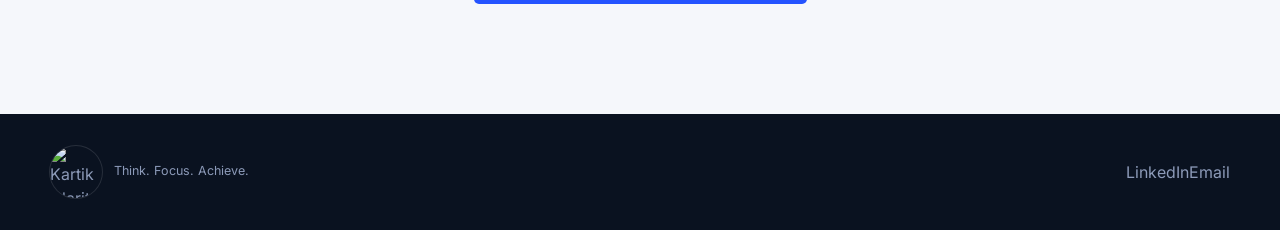
==== commit dfcc969f: "Update index.html to use official Kartik Clarity logos" ====
--- a/index.html
+++ b/index.html
@@ -1,16 +1,16 @@
 <!DOCTYPE html>
 <html lang="en">
-<head><meta charset="UTF-8"><meta name="viewport" content="width=device-width,initial-scale=1"><meta name="theme-color" content="#0A1220"><title>Kartik Clarity — Revenue Leak Architecture™</title><meta name="description" content="Find the points between first touch and renewal where revenue quietly disappears — then fix the leak that matters most."><link rel="preconnect" href="https://fonts.googleapis.com"><link rel="preconnect" href="https://fonts.gstatic.com" crossorigin><link href="https://fonts.googleapis.com/css2?family=Fraunces:opsz,wght@9..144,400;9..144,500;9..144,600&family=Inter:wght@400;500;600&display=swap" rel="stylesheet"><link rel="stylesheet" href="style.css"><link rel="stylesheet" href="assets/brand.css"></head>
+<head><meta charset="UTF-8"><meta name="viewport" content="width=device-width,initial-scale=1"><meta name="theme-color" content="#0A1220"><title>Kartik Clarity — Revenue Leak Architecture™</title><meta name="description" content="A B2B revenue diagnostic practice that measures pipeline leaks. Score your offer with our free diagnostic tool."><link rel="preconnect" href="https://fonts.googleapis.com"><link rel="preconnect" href="https://fonts.gstatic.com" crossorigin><link href="https://fonts.googleapis.com/css2?family=Fraunces:opsz,wght@9..144,400;9..144,500;9..144,600&family=Inter:wght@400;500;600;700&family=JetBrains+Mono:wght@400;500&display=swap" rel="stylesheet"><link rel="stylesheet" href="style.css"><link rel="stylesheet" href="assets/brand.css"></head>
 <body>
-<header class="topbar"><div class="topbar-inner"><a class="brand" href="index.html" aria-label="Kartik Clarity home"><img src="assets/logo-circle.svg" alt="Kartik Clarity" class="brand-mark"><span class="brand-word">Kartik Clarity</span></a><nav class="topnav" id="topnav" aria-label="Primary navigation"><a href="#architecture">The Architecture</a><a href="#zones">Leak Zones</a><a href="#who">Who it's for</a><a href="offer-clarity-scorer.html">Offer Scorer</a><a href="#contact" class="topnav-cta">Book a diagnostic</a></nav><button class="nav-toggle" id="navToggle" type="button" aria-label="Open menu" aria-expanded="false" aria-controls="topnav"><span></span><span></span><span></span></button></div></header>
+<header class="topbar"><div class="topbar-inner"><a class="brand" href="index.html" aria-label="Kartik Clarity home"><img src="assets/kartik-clarity-circle.jpg" alt="Kartik Clarity" class="brand-mark"><span class="brand-word">Kartik Clarity</span></a><button class="nav-toggle" id="navToggle" aria-label="Toggle navigation" aria-expanded="false"><span></span><span></span></button><nav class="topnav" id="topnav"><a href="index.html">Home</a><a href="offer-clarity-scorer.html">Offer Clarity Scorer</a><a href="#architecture">Architecture</a><a href="#contact">Contact</a></nav></div></header>
 <main>
-<section class="hero"><div class="hero-inner"><p class="hero-kicker">A B2B REVENUE DIAGNOSTIC PRACTICE</p><h1 class="hero-title">Your pipeline isn't<br>broken. It's <em>leaking.</em></h1><p class="hero-sub">Kartik Clarity finds the exact points between first touch and renewal where revenue quietly disappears — then gives you the fix, in order of dollars at stake.</p><div class="hero-actions"><a href="#contact" class="btn-primary">Book a diagnostic</a><a href="#architecture" class="btn-ghost">See the framework</a></div><p class="hero-meta">Built for founders, CEOs, CROs and VPs of Sales at $5M–$50M ARR companies</p></div><div class="hero-figure" aria-hidden="true"><svg viewBox="0 0 520 620" class="leak-svg"><path class="pipe" d="M40 40 C 40 200, 480 120, 480 300 S 60 420, 60 580"/><circle class="node" cx="40" cy="40" r="7"/><circle class="node" cx="480" cy="300" r="7"/><circle class="node" cx="60" cy="580" r="7"/><circle class="drop" cx="220" cy="150" r="4"/><circle class="drop" cx="340" cy="360" r="4"/><circle class="drop" cx="150" cy="470" r="4"/></svg></div></section>
-<section class="tool-promo"><div class="tool-promo-inner"><div class="tool-promo-text"><p class="tool-promo-kicker">FREE DIAGNOSTIC · NO SIGN-UP</p><h2 class="tool-promo-title">Score your offer in 4 minutes.</h2><p class="tool-promo-sub">Tool #4 of the Revenue Leak Architecture: the Offer Clarity Scorer™ measures your offer across eight buyer-critical dimensions and shows where clarity is leaking.</p><a href="offer-clarity-scorer.html" class="btn-primary">Try the Offer Clarity Scorer →</a></div></div></section>
-<section class="brand-banner" aria-label="Kartik Clarity Revenue Leak Detection"><div class="brand-banner-inner"><img src="assets/logo-rect.svg" alt="Kartik Clarity — Revenue Leak Detection" class="banner-logo"></div></section>
-<section class="architecture" id="architecture"><div class="section-head"><h2>The Revenue Leak Architecture™</h2><p>Every deal that doesn't close, and every renewal that doesn't happen, leaves a trace. The Architecture is a five-zone map of your revenue lifecycle — from the moment a prospect first hears about you to the moment they either renew or walk.</p></div></section>
-<section class="zones" id="zones"><ol class="zones-list"><li class="zone"><div class="zone-index">01 · First contact</div><h3>The Silent Zone</h3><p>Real intent appears — then the response comes too late to matter. Interest was there. The follow-through wasn't.</p></li><li class="zone"><div class="zone-index">02 · Early conversation</div><h3>The Trust Gap</h3><p>The buyer isn't convinced you understand the problem, or can't tell your offer apart from familiar alternatives.</p></li><li class="zone"><div class="zone-index">03 · Mid-cycle</div><h3>The Follow-Up Graveyard</h3><p>Live opportunities cool because disciplined follow-up disappears. Not lost to a competitor. Lost to silence.</p></li><li class="zone"><div class="zone-index">04 · Post-sale</div><h3>The Handoff Fracture</h3><p>Promises, context and expectations fail to travel from sales into delivery. Trust takes the hit.</p></li><li class="zone"><div class="zone-index">05 · Renewal</div><h3>The Renewal Blind Spot</h3><p>Problems surface at renewal because nobody was tracking the signals early enough to act.</p></li></ol></section>
-<section class="who" id="who"><div class="who-inner"><h2>Built for operators who feel it before they can prove it</h2><div class="who-grid"><div class="who-col"><h4>Who this is for</h4><p>Founders, CEOs, CROs and VP Sales running $5M–$50M ARR companies who sense revenue is leaking somewhere but can't yet point to where.</p></div><div class="who-col"><h4>What you get</h4><p>A zone-by-zone diagnostic ranked by commercial impact, with a specific, prioritized fix for the leak costing you the most — not a generic audit.</p></div></div></div></section>
-<section class="cta" id="contact"><div class="cta-inner"><h2>Find out which zone is costing you the most.</h2><p>A short conversation is usually enough to tell you where to look first.</p><a href="mailto:info.kartikclarity@gmail.com" class="btn-primary btn-large">info.kartikclarity@gmail.com</a></div></section>
-</main><footer class="footer"><div class="footer-inner"><div class="footer-brand"><img src="assets/logo-circle.svg" alt="Kartik Clarity" class="footer-logo"><span class="footer-tag">Think. Focus. Achieve.</span></div><span class="footer-copy">© 2026 Kartik Clarity. Revenue Leak Architecture™ is a proprietary framework.</span></div></footer>
-<script>(function(){const t=document.getElementById('navToggle'),n=document.getElementById('topnav');t.addEventListener('click',()=>{const o=n.classList.toggle('is-open');t.classList.toggle('is-open',o);t.setAttribute('aria-expanded',String(o));t.setAttribute('aria-label',o?'Close menu':'Open menu')});n.querySelectorAll('a').forEach(a=>a.addEventListener('click',()=>{n.classList.remove('is-open');t.classList.remove('is-open');t.setAttribute('aria-expanded','false')}))})();</script>
-</body></html>
+<section class="hero"><div class="hero-inner"><p class="hero-kicker">A B2B REVENUE DIAGNOSTIC PRACTICE</p><h1 class="hero-title">Your pipeline isn't<br>broken. It's <em>leaking.</em></h1><p class="hero-sub">Every deal that doesn't close, and every customer that doesn't renew, leaves behind a leak in your revenue architecture. We find where, measure how much, and show you what to fix first.</p><div class="hero-actions"><a href="offer-clarity-scorer.html" class="btn-primary btn-large"><span>Score your offer</span><span aria-hidden="true">→</span></a><a href="#contact" class="btn-secondary"><span>Let's talk</span><span aria-hidden="true">→</span></a></div></div></section>
+<section class="tool-promo"><div class="tool-promo-inner"><div class="tool-promo-text"><p class="tool-promo-kicker">FREE DIAGNOSTIC · NO SIGN-UP</p><h2 class="tool-promo-title">Score your offer in ~4 minutes.</h2><p class="tool-promo-body">Eight short questions about your offer, value prop, and clarity. We score it objectively. You get a breakdown of which clarity dimensions need work, ranked by impact.</p></div><div class="tool-promo-figure"><a href="offer-clarity-scorer.html" class="btn-primary btn-large"><span>Start now</span><span aria-hidden="true">→</span></a></div></div></section>
+<section class="brand-banner" aria-label="Kartik Clarity Revenue Leak Detection"><div class="brand-banner-inner"><img src="assets/kartik-clarity-rectangle.jpg" alt="Kartik Clarity — Revenue Leak Detection" class="brand-banner-logo"></div></section>
+<section class="architecture" id="architecture"><div class="section-head"><h2>The Revenue Leak Architecture™</h2><p>Every deal that doesn't close, and every renewal that doesn't happen, leaves a leak. We've mapped the seven zones where revenue leaks happen — and the root causes in each zone.</p></div></section>
+<section class="zones" id="zones"><ol class="zones-list"><li class="zone"><div class="zone-index">01 · First contact</div><h3>The Silent Zone</h3><p>Real intent appears — then the response comes too slow, or the reply feels generic. The buyer goes quiet. <em>What happened:</em> no one read the signal.</p></li><li class="zone"><div class="zone-index">02 · Discovery</div><h3>The Clarity Zone</h3><p>The conversation starts, but your offer never lands clearly. The prospect understands <em>what</em> you sell, but not <em>why it matters to them</em>. <em>What happened:</em> messaging was about you, not them.</p></li><li class="zone"><div class="zone-index">03 · Proposal</div><h3>The Price Zone</h3><p>They ask "How much?" and the number stops the conversation. Not because the price is wrong, but because the value wasn't proven first. <em>What happened:</em> clarity fell apart before the ask.</p></li><li class="zone"><div class="zone-index">04 · Decision</div><h3>The Consensus Zone</h3><p>Your champion gets it. But when they take it to the committee, it doesn't travel well. The story breaks down in retelling. <em>What happened:</em> the offer wasn't sticky enough to survive the game of telephone.</p></li><li class="zone"><div class="zone-index">05 · Closing</div><h3>The Trust Zone</h3><p>Everything's aligned, but something feels off. Legal, security, or procurement raises questions that should have been answered in messaging. <em>What happened:</em> objections were hiding in plain sight.</p></li><li class="zone"><div class="zone-index">06 · Onboarding</div><h3>The Handoff Zone</h3><p>Deal closes. Then implementation starts, and the customer realizes the offer they bought isn't what they expected. <em>What happened:</em> promises made in sales weren't matched by delivery.</p></li><li class="zone"><div class="zone-index">07 · Renewal</div><h3>The Value Zone</h3><p>The contract is up. The customer doesn't see enough value to renew, or they never saw the value in the first place. <em>What happened:</em> no one proved ROI in real terms.</p></li></ol></section>
+<section class="who" id="who"><div class="who-inner"><h2>Built for operators who feel it before they can prove it</h2><div class="who-grid"><div class="who-col"><h4>Who this is for</h4><p>Founders, CROs, VPs of Sales, Marketing leaders, and operators who know something's off — the pipeline feels slow, deals are stalling, or customer acquisition costs are creeping up. You can feel the leak. Now let's find it and measure it.</p></div><div class="who-col"><h4>What we do</h4><p>We map the seven zones of revenue leak. We identify which zone is costing you the most. Then we show you what to fix first — not everything at once, just the move that will have the highest impact on your revenue architecture.</p></div></div></div></section>
+<section class="cta" id="contact"><div class="cta-inner"><h2>Find out which zone is costing you the most.</h2><p>A short conversation is usually enough to tell you where to look first.</p><a href="offer-clarity-scorer.html" class="btn-primary btn-large"><span>Start with the Offer Clarity Scorer</span><span aria-hidden="true">→</span></a></div></section>
+</main><footer class="footer"><div class="footer-inner"><div class="footer-brand"><img src="assets/kartik-clarity-circle.jpg" alt="Kartik Clarity" class="footer-logo"><span class="footer-tag">Think. Focus. Achieve.</span></div><div class="footer-links"><a href="https://linkedin.com/in/kartikr" target="_blank">LinkedIn</a><a href="mailto:kartik@kartikclarity.com">Email</a></div></div></footer>
+<script>(function(){const t=document.getElementById('navToggle'),n=document.getElementById('topnav');t.addEventListener('click',()=>{const o=n.classList.toggle('is-open');t.classList.toggle('is-open',o),t.setAttribute('aria-expanded',o)})})()</script>
+</body></html>
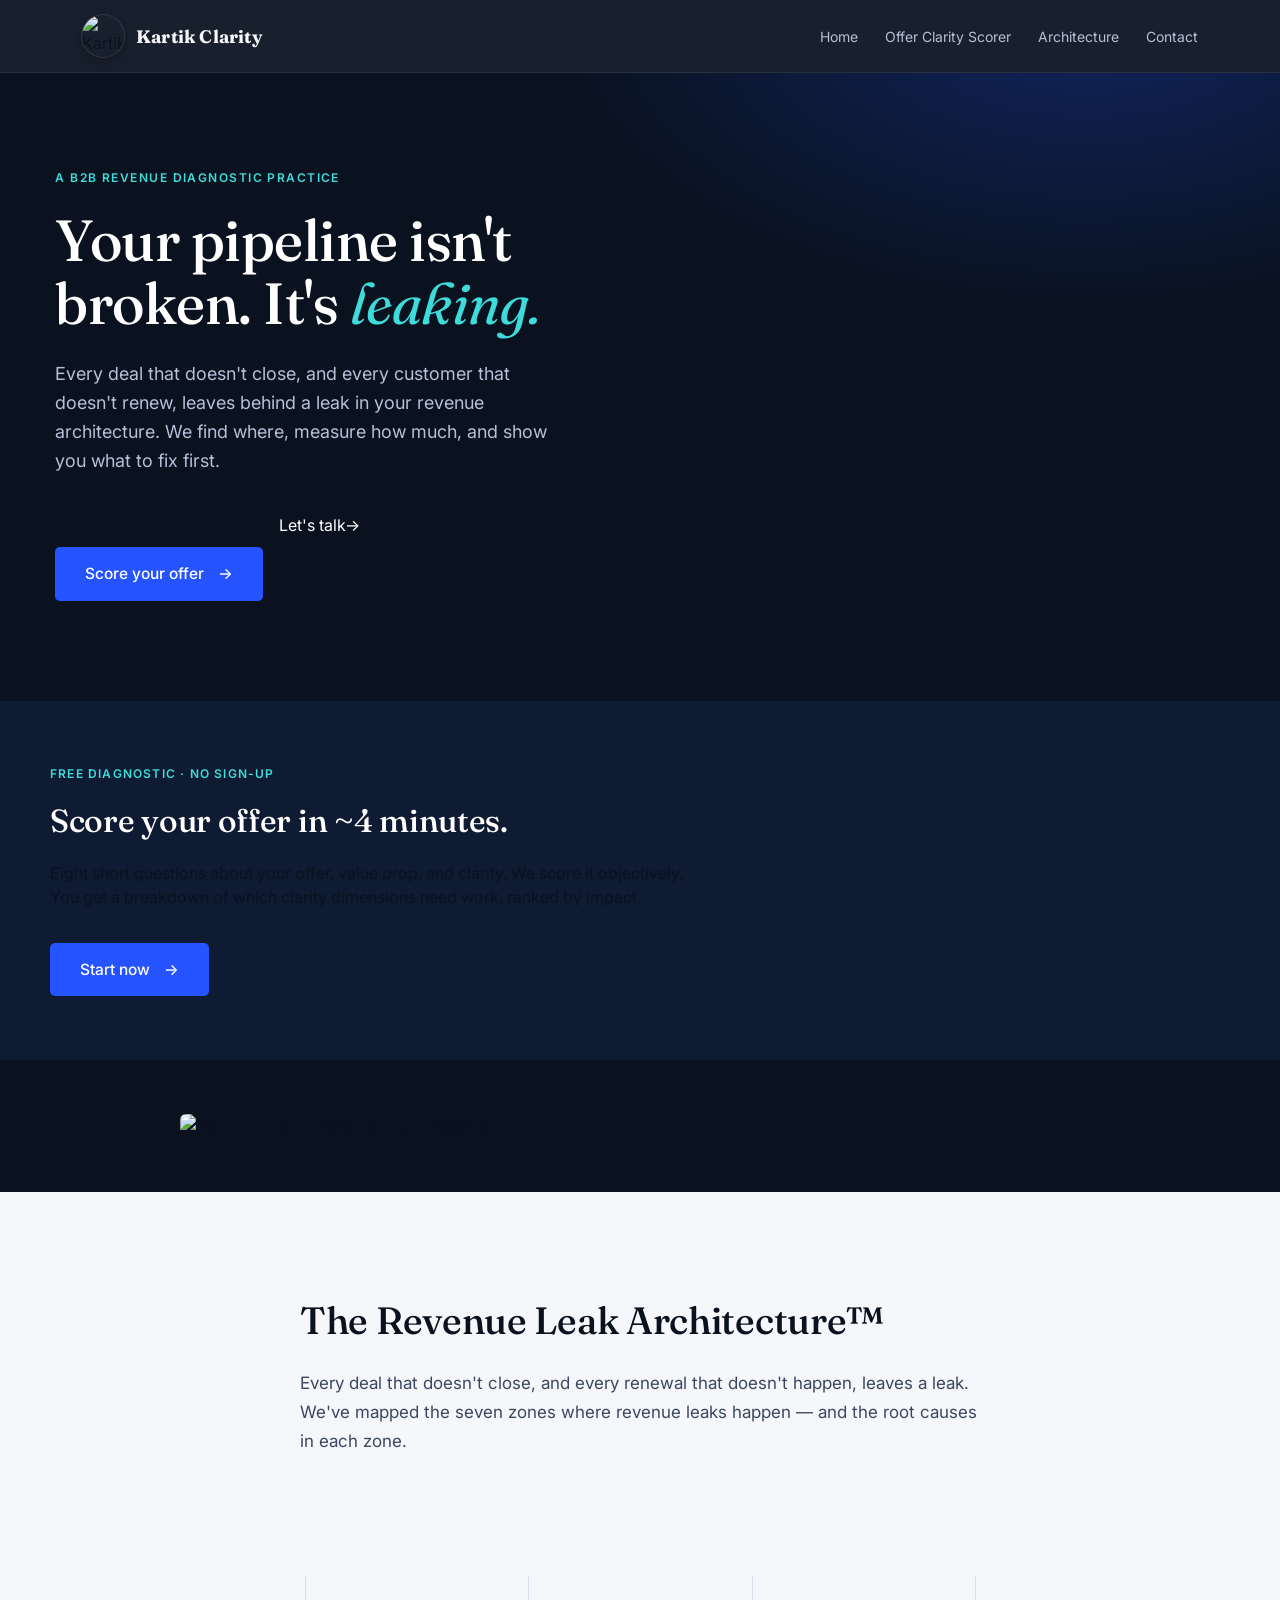
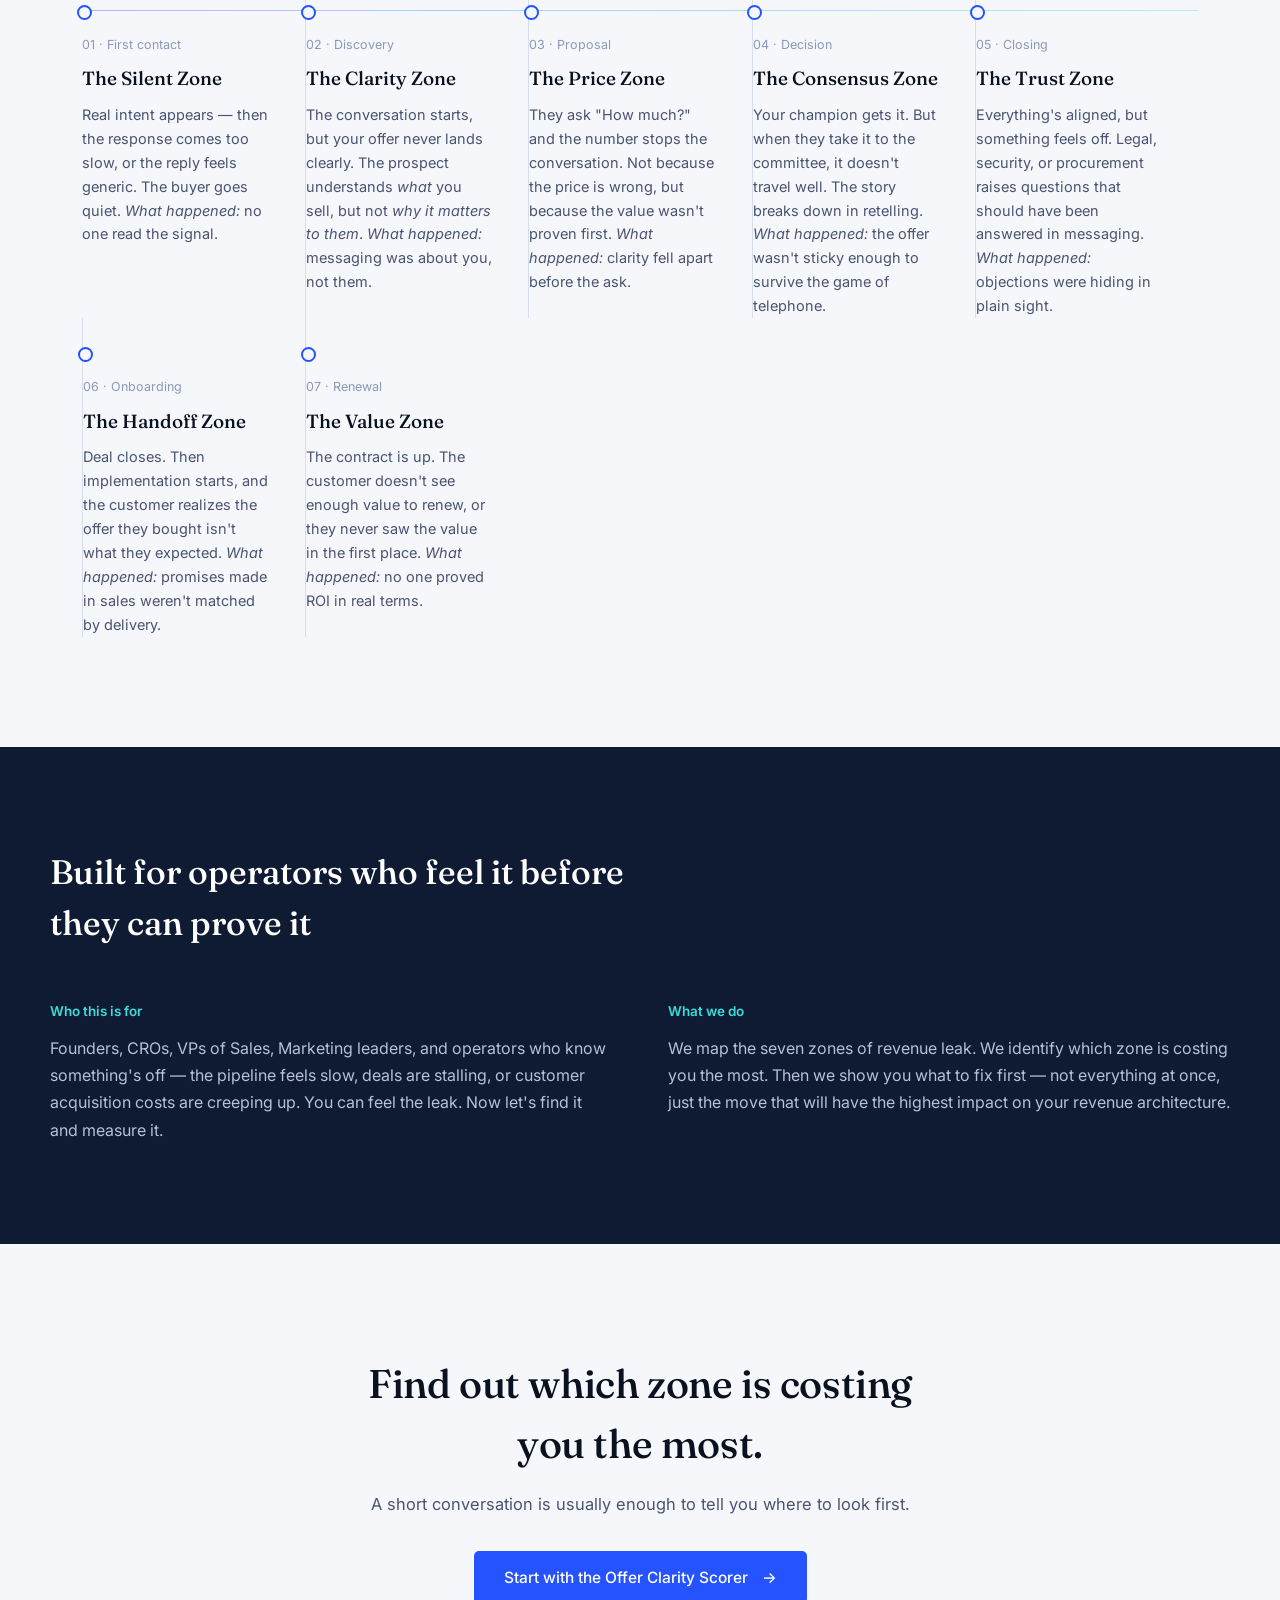
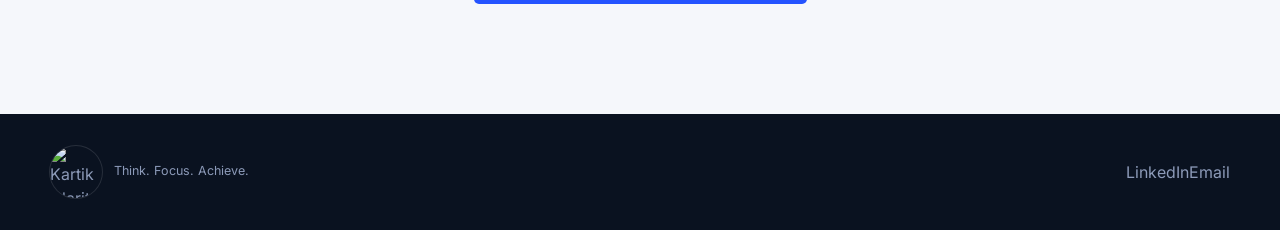
==== commit 47e66068: "Fix logo references in index.html to use actual image files" ====
--- a/index.html
+++ b/index.html
@@ -6,7 +6,7 @@
 <main>
 <section class="hero"><div class="hero-inner"><p class="hero-kicker">A B2B REVENUE DIAGNOSTIC PRACTICE</p><h1 class="hero-title">Your pipeline isn't<br>broken. It's <em>leaking.</em></h1><p class="hero-sub">Every deal that doesn't close, and every customer that doesn't renew, leaves behind a leak in your revenue architecture. We find where, measure how much, and show you what to fix first.</p><div class="hero-actions"><a href="offer-clarity-scorer.html" class="btn-primary btn-large"><span>Score your offer</span><span aria-hidden="true">→</span></a><a href="#contact" class="btn-secondary"><span>Let's talk</span><span aria-hidden="true">→</span></a></div></div></section>
 <section class="tool-promo"><div class="tool-promo-inner"><div class="tool-promo-text"><p class="tool-promo-kicker">FREE DIAGNOSTIC · NO SIGN-UP</p><h2 class="tool-promo-title">Score your offer in ~4 minutes.</h2><p class="tool-promo-body">Eight short questions about your offer, value prop, and clarity. We score it objectively. You get a breakdown of which clarity dimensions need work, ranked by impact.</p></div><div class="tool-promo-figure"><a href="offer-clarity-scorer.html" class="btn-primary btn-large"><span>Start now</span><span aria-hidden="true">→</span></a></div></div></section>
-<section class="brand-banner" aria-label="Kartik Clarity Revenue Leak Detection"><div class="brand-banner-inner"><img src="assets/kartik-clarity-rectangle.jpg" alt="Kartik Clarity — Revenue Leak Detection" class="brand-banner-logo"></div></section>
+<section class="brand-banner" aria-label="Kartik Clarity Revenue Leak Detection"><div class="brand-banner-inner"><img src="assets/kartik-clarity-rectangle.jpg" alt="Kartik Clarity — Revenue Leak Detection" class="banner-logo"></div></section>
 <section class="architecture" id="architecture"><div class="section-head"><h2>The Revenue Leak Architecture™</h2><p>Every deal that doesn't close, and every renewal that doesn't happen, leaves a leak. We've mapped the seven zones where revenue leaks happen — and the root causes in each zone.</p></div></section>
 <section class="zones" id="zones"><ol class="zones-list"><li class="zone"><div class="zone-index">01 · First contact</div><h3>The Silent Zone</h3><p>Real intent appears — then the response comes too slow, or the reply feels generic. The buyer goes quiet. <em>What happened:</em> no one read the signal.</p></li><li class="zone"><div class="zone-index">02 · Discovery</div><h3>The Clarity Zone</h3><p>The conversation starts, but your offer never lands clearly. The prospect understands <em>what</em> you sell, but not <em>why it matters to them</em>. <em>What happened:</em> messaging was about you, not them.</p></li><li class="zone"><div class="zone-index">03 · Proposal</div><h3>The Price Zone</h3><p>They ask "How much?" and the number stops the conversation. Not because the price is wrong, but because the value wasn't proven first. <em>What happened:</em> clarity fell apart before the ask.</p></li><li class="zone"><div class="zone-index">04 · Decision</div><h3>The Consensus Zone</h3><p>Your champion gets it. But when they take it to the committee, it doesn't travel well. The story breaks down in retelling. <em>What happened:</em> the offer wasn't sticky enough to survive the game of telephone.</p></li><li class="zone"><div class="zone-index">05 · Closing</div><h3>The Trust Zone</h3><p>Everything's aligned, but something feels off. Legal, security, or procurement raises questions that should have been answered in messaging. <em>What happened:</em> objections were hiding in plain sight.</p></li><li class="zone"><div class="zone-index">06 · Onboarding</div><h3>The Handoff Zone</h3><p>Deal closes. Then implementation starts, and the customer realizes the offer they bought isn't what they expected. <em>What happened:</em> promises made in sales weren't matched by delivery.</p></li><li class="zone"><div class="zone-index">07 · Renewal</div><h3>The Value Zone</h3><p>The contract is up. The customer doesn't see enough value to renew, or they never saw the value in the first place. <em>What happened:</em> no one proved ROI in real terms.</p></li></ol></section>
 <section class="who" id="who"><div class="who-inner"><h2>Built for operators who feel it before they can prove it</h2><div class="who-grid"><div class="who-col"><h4>Who this is for</h4><p>Founders, CROs, VPs of Sales, Marketing leaders, and operators who know something's off — the pipeline feels slow, deals are stalling, or customer acquisition costs are creeping up. You can feel the leak. Now let's find it and measure it.</p></div><div class="who-col"><h4>What we do</h4><p>We map the seven zones of revenue leak. We identify which zone is costing you the most. Then we show you what to fix first — not everything at once, just the move that will have the highest impact on your revenue architecture.</p></div></div></div></section>
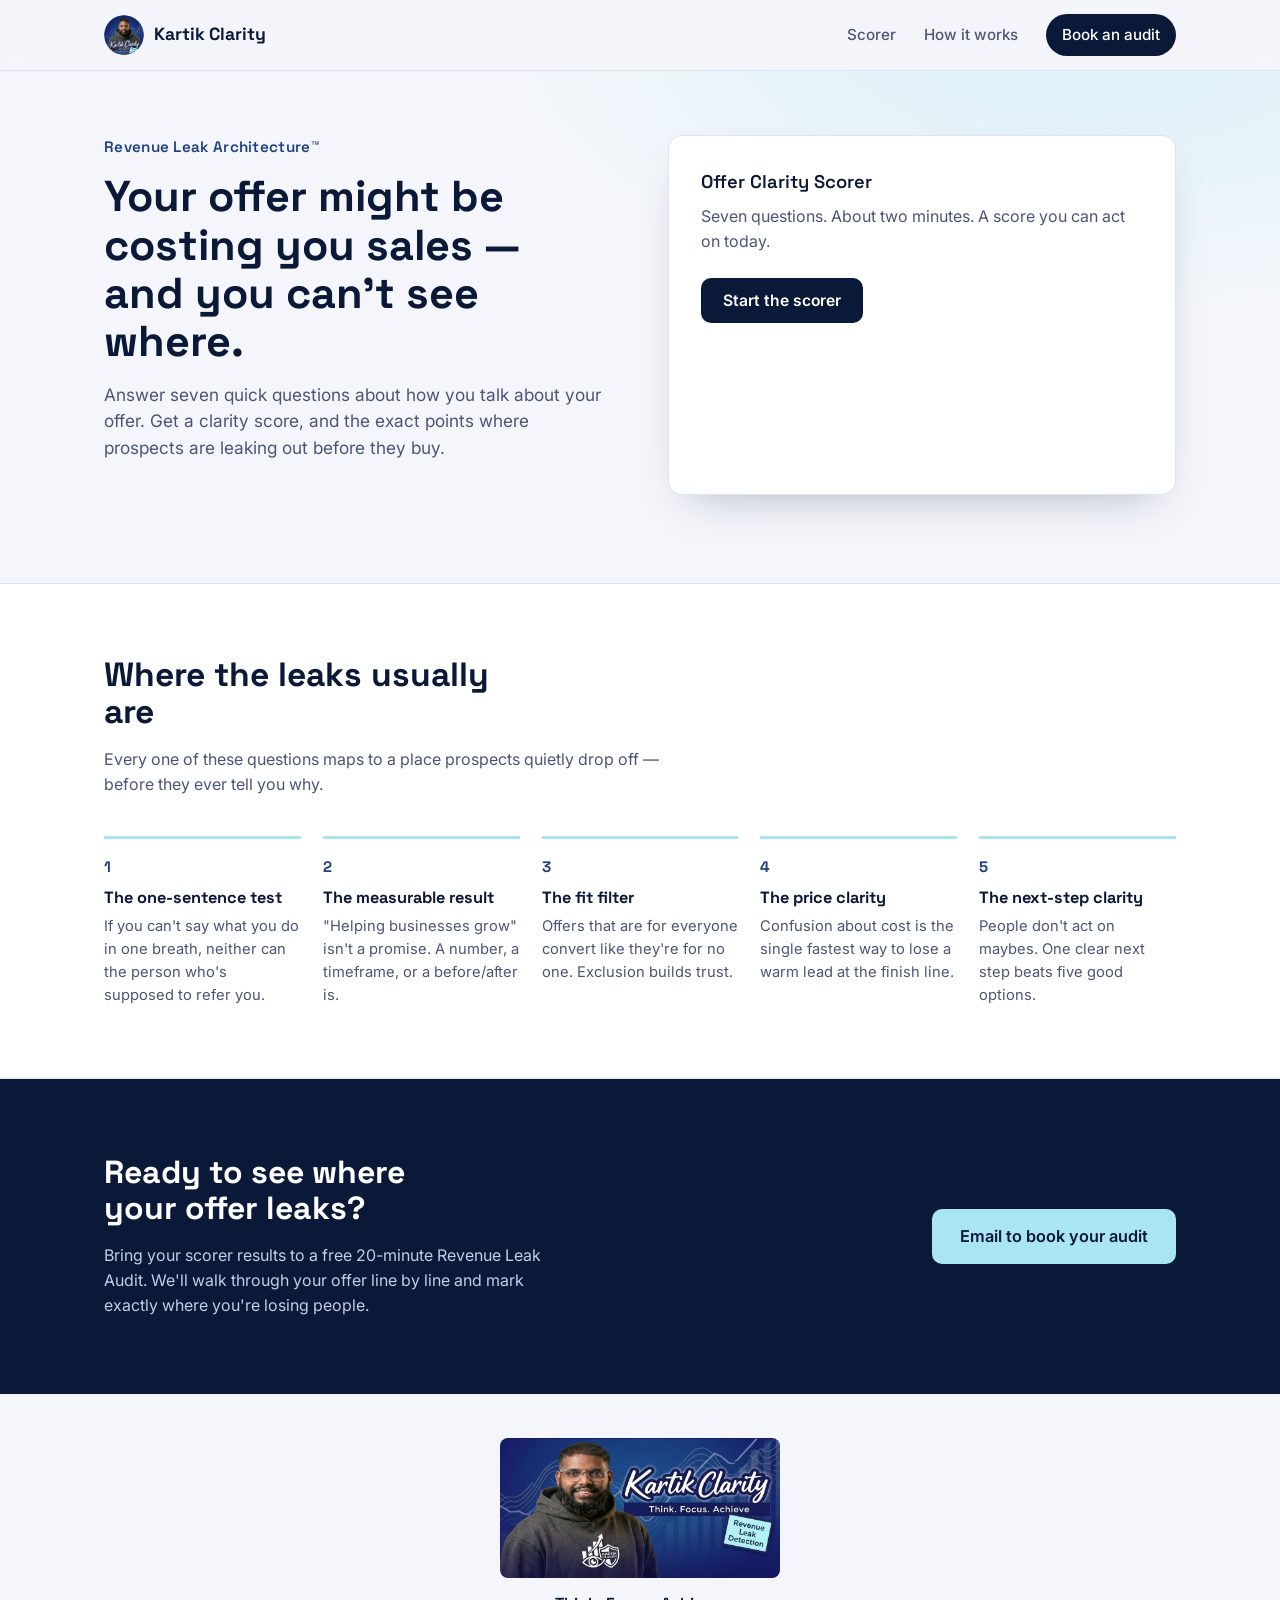
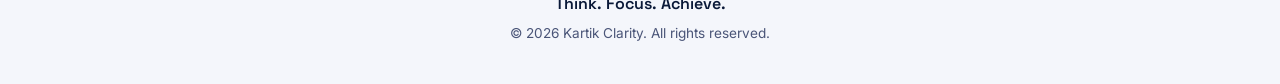
==== commit 07520178: "Deploy extracted Offer Clarity Scorer to root [skip-extract]" ====
--- a/index.html
+++ b/index.html
@@ -1,16 +1,174 @@
 <!DOCTYPE html>
 <html lang="en">
-<head><meta charset="UTF-8"><meta name="viewport" content="width=device-width,initial-scale=1"><meta name="theme-color" content="#0A1220"><title>Kartik Clarity — Revenue Leak Architecture™</title><meta name="description" content="A B2B revenue diagnostic practice that measures pipeline leaks. Score your offer with our free diagnostic tool."><link rel="preconnect" href="https://fonts.googleapis.com"><link rel="preconnect" href="https://fonts.gstatic.com" crossorigin><link href="https://fonts.googleapis.com/css2?family=Fraunces:opsz,wght@9..144,400;9..144,500;9..144,600&family=Inter:wght@400;500;600;700&family=JetBrains+Mono:wght@400;500&display=swap" rel="stylesheet"><link rel="stylesheet" href="style.css"><link rel="stylesheet" href="assets/brand.css"></head>
+<head>
+<meta charset="UTF-8">
+<meta name="viewport" content="width=device-width, initial-scale=1.0">
+<title>Kartik Clarity — Revenue Leak Architecture™</title>
+<meta name="description" content="Find the exact spots where your offer is leaking revenue. Take the free Offer Clarity Scorer from Kartik Clarity.">
+<link rel="icon" type="image/webp" href="assets/logo-circle.webp">
+<link rel="preconnect" href="https://fonts.googleapis.com">
+<link rel="preconnect" href="https://fonts.gstatic.com" crossorigin>
+<link href="https://fonts.googleapis.com/css2?family=Space+Grotesk:wght@500;600;700&family=Inter:wght@400;500;600;700&display=swap" rel="stylesheet">
+<link rel="stylesheet" href="styles.css">
+</head>
 <body>
-<header class="topbar"><div class="topbar-inner"><a class="brand" href="index.html" aria-label="Kartik Clarity home"><img src="assets/kartik-clarity-circle.jpg" alt="Kartik Clarity" class="brand-mark"><span class="brand-word">Kartik Clarity</span></a><button class="nav-toggle" id="navToggle" aria-label="Toggle navigation" aria-expanded="false"><span></span><span></span></button><nav class="topnav" id="topnav"><a href="index.html">Home</a><a href="offer-clarity-scorer.html">Offer Clarity Scorer</a><a href="#architecture">Architecture</a><a href="#contact">Contact</a></nav></div></header>
-<main>
-<section class="hero"><div class="hero-inner"><p class="hero-kicker">A B2B REVENUE DIAGNOSTIC PRACTICE</p><h1 class="hero-title">Your pipeline isn't<br>broken. It's <em>leaking.</em></h1><p class="hero-sub">Every deal that doesn't close, and every customer that doesn't renew, leaves behind a leak in your revenue architecture. We find where, measure how much, and show you what to fix first.</p><div class="hero-actions"><a href="offer-clarity-scorer.html" class="btn-primary btn-large"><span>Score your offer</span><span aria-hidden="true">→</span></a><a href="#contact" class="btn-secondary"><span>Let's talk</span><span aria-hidden="true">→</span></a></div></div></section>
-<section class="tool-promo"><div class="tool-promo-inner"><div class="tool-promo-text"><p class="tool-promo-kicker">FREE DIAGNOSTIC · NO SIGN-UP</p><h2 class="tool-promo-title">Score your offer in ~4 minutes.</h2><p class="tool-promo-body">Eight short questions about your offer, value prop, and clarity. We score it objectively. You get a breakdown of which clarity dimensions need work, ranked by impact.</p></div><div class="tool-promo-figure"><a href="offer-clarity-scorer.html" class="btn-primary btn-large"><span>Start now</span><span aria-hidden="true">→</span></a></div></div></section>
-<section class="brand-banner" aria-label="Kartik Clarity Revenue Leak Detection"><div class="brand-banner-inner"><img src="assets/kartik-clarity-rectangle.jpg" alt="Kartik Clarity — Revenue Leak Detection" class="banner-logo"></div></section>
-<section class="architecture" id="architecture"><div class="section-head"><h2>The Revenue Leak Architecture™</h2><p>Every deal that doesn't close, and every renewal that doesn't happen, leaves a leak. We've mapped the seven zones where revenue leaks happen — and the root causes in each zone.</p></div></section>
-<section class="zones" id="zones"><ol class="zones-list"><li class="zone"><div class="zone-index">01 · First contact</div><h3>The Silent Zone</h3><p>Real intent appears — then the response comes too slow, or the reply feels generic. The buyer goes quiet. <em>What happened:</em> no one read the signal.</p></li><li class="zone"><div class="zone-index">02 · Discovery</div><h3>The Clarity Zone</h3><p>The conversation starts, but your offer never lands clearly. The prospect understands <em>what</em> you sell, but not <em>why it matters to them</em>. <em>What happened:</em> messaging was about you, not them.</p></li><li class="zone"><div class="zone-index">03 · Proposal</div><h3>The Price Zone</h3><p>They ask "How much?" and the number stops the conversation. Not because the price is wrong, but because the value wasn't proven first. <em>What happened:</em> clarity fell apart before the ask.</p></li><li class="zone"><div class="zone-index">04 · Decision</div><h3>The Consensus Zone</h3><p>Your champion gets it. But when they take it to the committee, it doesn't travel well. The story breaks down in retelling. <em>What happened:</em> the offer wasn't sticky enough to survive the game of telephone.</p></li><li class="zone"><div class="zone-index">05 · Closing</div><h3>The Trust Zone</h3><p>Everything's aligned, but something feels off. Legal, security, or procurement raises questions that should have been answered in messaging. <em>What happened:</em> objections were hiding in plain sight.</p></li><li class="zone"><div class="zone-index">06 · Onboarding</div><h3>The Handoff Zone</h3><p>Deal closes. Then implementation starts, and the customer realizes the offer they bought isn't what they expected. <em>What happened:</em> promises made in sales weren't matched by delivery.</p></li><li class="zone"><div class="zone-index">07 · Renewal</div><h3>The Value Zone</h3><p>The contract is up. The customer doesn't see enough value to renew, or they never saw the value in the first place. <em>What happened:</em> no one proved ROI in real terms.</p></li></ol></section>
-<section class="who" id="who"><div class="who-inner"><h2>Built for operators who feel it before they can prove it</h2><div class="who-grid"><div class="who-col"><h4>Who this is for</h4><p>Founders, CROs, VPs of Sales, Marketing leaders, and operators who know something's off — the pipeline feels slow, deals are stalling, or customer acquisition costs are creeping up. You can feel the leak. Now let's find it and measure it.</p></div><div class="who-col"><h4>What we do</h4><p>We map the seven zones of revenue leak. We identify which zone is costing you the most. Then we show you what to fix first — not everything at once, just the move that will have the highest impact on your revenue architecture.</p></div></div></div></section>
-<section class="cta" id="contact"><div class="cta-inner"><h2>Find out which zone is costing you the most.</h2><p>A short conversation is usually enough to tell you where to look first.</p><a href="offer-clarity-scorer.html" class="btn-primary btn-large"><span>Start with the Offer Clarity Scorer</span><span aria-hidden="true">→</span></a></div></section>
-</main><footer class="footer"><div class="footer-inner"><div class="footer-brand"><img src="assets/kartik-clarity-circle.jpg" alt="Kartik Clarity" class="footer-logo"><span class="footer-tag">Think. Focus. Achieve.</span></div><div class="footer-links"><a href="https://linkedin.com/in/kartikr" target="_blank">LinkedIn</a><a href="mailto:kartik@kartikclarity.com">Email</a></div></div></footer>
-<script>(function(){const t=document.getElementById('navToggle'),n=document.getElementById('topnav');t.addEventListener('click',()=>{const o=n.classList.toggle('is-open');t.classList.toggle('is-open',o),t.setAttribute('aria-expanded',o)})})()</script>
-</body></html>+
+<header class="site-header">
+  <div class="wrap header-row">
+    <a href="#top" class="brand">
+      <img src="assets/logo-circle.webp" alt="Kartik Clarity logo" class="brand-mark" width="44" height="44">
+      <span class="brand-name">Kartik Clarity</span>
+    </a>
+    <nav class="site-nav">
+      <a href="#scorer">Scorer</a>
+      <a href="#how-it-works">How it works</a>
+      <a href="#contact" class="nav-cta">Book an audit</a>
+    </nav>
+  </div>
+</header>
+
+<main id="top">
+
+  <section class="hero" id="scorer">
+    <div class="wrap hero-grid">
+      <div class="hero-copy">
+        <p class="eyebrow">Revenue Leak Architecture™</p>
+        <h1>Your offer might be costing you sales — and you can't see where.</h1>
+        <p class="hero-sub">Answer seven quick questions about how you talk about your offer. Get a clarity score, and the exact points where prospects are leaking out before they buy.</p>
+      </div>
+
+      <div class="scorer-card" id="scorer-card">
+
+        <div class="scorer-intro" data-panel="intro">
+          <p class="scorer-kicker">Offer Clarity Scorer</p>
+          <p class="scorer-lead">Seven questions. About two minutes. A score you can act on today.</p>
+          <button class="btn btn-primary" id="start-btn" type="button">Start the scorer</button>
+        </div>
+
+        <form class="scorer-quiz" data-panel="quiz" hidden novalidate>
+          <div class="progress-track" aria-hidden="true">
+            <div class="progress-fill" id="progress-fill"></div>
+          </div>
+          <p class="q-count" id="q-count">Question 1 of 7</p>
+
+          <fieldset class="question active" data-q="0">
+            <legend>Can you say what your offer does in one plain sentence — no jargon?</legend>
+            <div class="scale" data-name="q0"></div>
+          </fieldset>
+
+          <fieldset class="question" data-q="1">
+            <legend>Do you know the exact, measurable result your offer delivers?</legend>
+            <div class="scale" data-name="q1"></div>
+          </fieldset>
+
+          <fieldset class="question" data-q="2">
+            <legend>Is it obvious who this is for — and who it's explicitly not for?</legend>
+            <div class="scale" data-name="q2"></div>
+          </fieldset>
+
+          <fieldset class="question" data-q="3">
+            <legend>Can a prospect explain your price and payment structure back to you after hearing it once?</legend>
+            <div class="scale" data-name="q3"></div>
+          </fieldset>
+
+          <fieldset class="question" data-q="4">
+            <legend>Do people know exactly what happens right after they say yes?</legend>
+            <div class="scale" data-name="q4"></div>
+          </fieldset>
+
+          <fieldset class="question" data-q="5">
+            <legend>Do you have proof — results, case studies, numbers — tied directly to your promise?</legend>
+            <div class="scale" data-name="q5"></div>
+          </fieldset>
+
+          <fieldset class="question" data-q="6">
+            <legend>Is there one obvious next step for someone who's interested right now?</legend>
+            <div class="scale" data-name="q6"></div>
+          </fieldset>
+
+          <div class="quiz-nav">
+            <button type="button" class="btn btn-ghost" id="back-btn" hidden>Back</button>
+            <button type="button" class="btn btn-primary" id="next-btn" disabled>Next</button>
+          </div>
+        </form>
+
+        <div class="scorer-result" data-panel="result" hidden>
+          <p class="result-tier" id="result-tier"></p>
+          <div class="result-score">
+            <span class="score-number" id="score-number">0</span>
+            <span class="score-max">/ 35</span>
+          </div>
+          <p class="result-summary" id="result-summary"></p>
+
+          <div class="leak-points" id="leak-points">
+            <p class="leak-heading">Where you're leaking the most</p>
+            <ul id="leak-list"></ul>
+          </div>
+
+          <div class="result-actions">
+            <a href="#contact" class="btn btn-primary">Book a free Revenue Leak Audit</a>
+            <button type="button" class="btn btn-ghost" id="retake-btn">Retake the scorer</button>
+          </div>
+        </div>
+
+      </div>
+    </div>
+  </section>
+
+  <section class="how-it-works" id="how-it-works">
+    <div class="wrap">
+      <h2>Where the leaks usually are</h2>
+      <p class="section-sub">Every one of these questions maps to a place prospects quietly drop off — before they ever tell you why.</p>
+      <ol class="leak-map">
+        <li>
+          <span class="leak-index">1</span>
+          <h3>The one-sentence test</h3>
+          <p>If you can't say what you do in one breath, neither can the person who's supposed to refer you.</p>
+        </li>
+        <li>
+          <span class="leak-index">2</span>
+          <h3>The measurable result</h3>
+          <p>"Helping businesses grow" isn't a promise. A number, a timeframe, or a before/after is.</p>
+        </li>
+        <li>
+          <span class="leak-index">3</span>
+          <h3>The fit filter</h3>
+          <p>Offers that are for everyone convert like they're for no one. Exclusion builds trust.</p>
+        </li>
+        <li>
+          <span class="leak-index">4</span>
+          <h3>The price clarity</h3>
+          <p>Confusion about cost is the single fastest way to lose a warm lead at the finish line.</p>
+        </li>
+        <li>
+          <span class="leak-index">5</span>
+          <h3>The next-step clarity</h3>
+          <p>People don't act on maybes. One clear next step beats five good options.</p>
+        </li>
+      </ol>
+    </div>
+  </section>
+
+  <section class="contact" id="contact">
+    <div class="wrap contact-grid">
+      <div>
+        <h2>Ready to see where your offer leaks?</h2>
+        <p>Bring your scorer results to a free 20-minute Revenue Leak Audit. We'll walk through your offer line by line and mark exactly where you're losing people.</p>
+      </div>
+      <a class="btn btn-primary btn-lg" href="mailto:hello@kartikclarity.com?subject=Revenue%20Leak%20Audit%20request">Email to book your audit</a>
+    </div>
+  </section>
+
+</main>
+
+<footer class="site-footer">
+  <div class="wrap">
+    <img src="assets/logo-rectangle.webp" alt="Kartik Clarity — Think. Focus. Achieve." class="footer-mark">
+    <p class="footer-tagline">Think. Focus. Achieve.</p>
+    <p class="footer-copy">© <span id="year"></span> Kartik Clarity. All rights reserved.</p>
+  </div>
+</footer>
+
+<script src="script.js"></script>
+</body>
+</html>
--- a/styles.css
+++ b/styles.css
@@ -0,0 +1,434 @@
+/* ---------- tokens ---------- */
+:root{
+  --navy-900: #0a1938;
+  --navy-800: #0f2657;
+  --blue-600: #1e3f82;
+  --blue-500: #2d5bb0;
+  --cyan-300: #a9e6f2;
+  --cyan-200: #d3f3f9;
+  --ink: #101828;
+  --ink-soft: #4a5578;
+  --paper: #f4f6fb;
+  --white: #ffffff;
+  --line: #dde3f2;
+
+  --font-head: "Space Grotesk", sans-serif;
+  --font-body: "Inter", sans-serif;
+
+  --radius: 14px;
+  --shadow: 0 20px 44px -24px rgba(10, 25, 56, 0.35);
+}
+
+*{ box-sizing: border-box; }
+html{ scroll-behavior: smooth; }
+body{
+  margin: 0;
+  font-family: var(--font-body);
+  color: var(--ink);
+  background: var(--paper);
+  line-height: 1.55;
+}
+img{ max-width: 100%; display: block; }
+a{ color: inherit; }
+.wrap{
+  max-width: 1120px;
+  margin: 0 auto;
+  padding: 0 24px;
+}
+h1, h2, h3{
+  font-family: var(--font-head);
+  color: var(--navy-900);
+  line-height: 1.12;
+  margin: 0 0 16px;
+}
+:focus-visible{
+  outline: 3px solid var(--blue-500);
+  outline-offset: 2px;
+}
+
+/* ---------- header ---------- */
+.site-header{
+  position: sticky;
+  top: 0;
+  z-index: 20;
+  background: rgba(244, 246, 251, 0.9);
+  backdrop-filter: blur(8px);
+  border-bottom: 1px solid var(--line);
+}
+.header-row{
+  display: flex;
+  align-items: center;
+  justify-content: space-between;
+  padding-top: 14px;
+  padding-bottom: 14px;
+}
+.brand{
+  display: flex;
+  align-items: center;
+  gap: 10px;
+  text-decoration: none;
+}
+.brand-mark{
+  width: 40px;
+  height: 40px;
+  border-radius: 50%;
+}
+.brand-name{
+  font-family: var(--font-head);
+  font-weight: 700;
+  font-size: 1.1rem;
+  color: var(--navy-900);
+}
+.site-nav{
+  display: flex;
+  align-items: center;
+  gap: 28px;
+  font-weight: 500;
+  font-size: 0.95rem;
+}
+.site-nav a{ text-decoration: none; color: var(--ink-soft); }
+.site-nav a:hover{ color: var(--navy-900); }
+.nav-cta{
+  background: var(--navy-900);
+  color: var(--white) !important;
+  padding: 9px 16px;
+  border-radius: 999px;
+}
+.nav-cta:hover{ background: var(--blue-600); }
+
+/* ---------- hero / scorer ---------- */
+.hero{
+  padding: 64px 0 88px;
+  background:
+    radial-gradient(1000px 500px at 85% -10%, rgba(169,230,242,0.35), transparent 60%),
+    linear-gradient(180deg, var(--paper) 0%, var(--paper) 100%);
+}
+.hero-grid{
+  display: grid;
+  grid-template-columns: 1fr 1fr;
+  gap: 56px;
+  align-items: start;
+}
+.eyebrow{
+  font-family: var(--font-head);
+  font-weight: 600;
+  color: var(--blue-600);
+  margin: 0 0 14px;
+  font-size: 0.95rem;
+  letter-spacing: 0.02em;
+}
+h1{
+  font-size: clamp(2rem, 3.6vw, 2.7rem);
+  max-width: 15ch;
+}
+.hero-sub{
+  color: var(--ink-soft);
+  font-size: 1.08rem;
+  max-width: 46ch;
+  margin: 0;
+}
+
+.scorer-card{
+  background: var(--white);
+  border-radius: var(--radius);
+  box-shadow: var(--shadow);
+  border: 1px solid var(--line);
+  padding: 32px;
+  min-height: 360px;
+}
+
+.scorer-kicker{
+  font-family: var(--font-head);
+  font-weight: 600;
+  color: var(--navy-900);
+  margin: 0 0 8px;
+  font-size: 1.15rem;
+}
+.scorer-lead{
+  color: var(--ink-soft);
+  margin: 0 0 24px;
+}
+
+.btn{
+  display: inline-flex;
+  align-items: center;
+  justify-content: center;
+  gap: 8px;
+  font-family: var(--font-body);
+  font-weight: 600;
+  font-size: 0.98rem;
+  padding: 13px 22px;
+  border-radius: 10px;
+  border: none;
+  cursor: pointer;
+  text-decoration: none;
+  transition: background 0.15s ease, transform 0.1s ease, color 0.15s ease;
+}
+.btn:active{ transform: translateY(1px); }
+.btn-primary{
+  background: var(--navy-900);
+  color: var(--white);
+}
+.btn-primary:hover{ background: var(--blue-600); }
+.btn-primary:disabled{
+  background: #b9c2da;
+  cursor: not-allowed;
+}
+.btn-ghost{
+  background: transparent;
+  color: var(--ink-soft);
+  border: 1px solid var(--line);
+}
+.btn-ghost:hover{ border-color: var(--blue-500); color: var(--navy-900); }
+.btn-lg{ padding: 15px 28px; font-size: 1.02rem; }
+
+/* quiz */
+.progress-track{
+  height: 6px;
+  background: var(--paper);
+  border-radius: 999px;
+  overflow: hidden;
+  margin-bottom: 12px;
+}
+.progress-fill{
+  height: 100%;
+  width: 14.28%;
+  background: linear-gradient(90deg, var(--blue-500), var(--cyan-300));
+  border-radius: 999px;
+  transition: width 0.25s ease;
+}
+.q-count{
+  font-size: 0.85rem;
+  color: var(--ink-soft);
+  margin: 0 0 22px;
+}
+.question{
+  border: none;
+  margin: 0;
+  padding: 0;
+  display: none;
+}
+.question.active{ display: block; }
+.question legend{
+  font-family: var(--font-head);
+  font-weight: 600;
+  font-size: 1.12rem;
+  color: var(--navy-900);
+  padding: 0;
+  margin: 0 0 18px;
+  line-height: 1.35;
+}
+.scale{
+  display: flex;
+  gap: 8px;
+}
+.scale-opt{
+  flex: 1;
+  text-align: center;
+  border: 1px solid var(--line);
+  border-radius: 10px;
+  padding: 12px 4px 10px;
+  cursor: pointer;
+  background: var(--white);
+  transition: border-color 0.12s ease, background 0.12s ease;
+}
+.scale-opt input{
+  position: absolute;
+  opacity: 0;
+  pointer-events: none;
+}
+.scale-num{
+  display: block;
+  font-family: var(--font-head);
+  font-weight: 700;
+  font-size: 1.05rem;
+  color: var(--navy-900);
+}
+.scale-label{
+  display: block;
+  font-size: 0.68rem;
+  color: var(--ink-soft);
+  margin-top: 4px;
+  line-height: 1.2;
+}
+.scale-opt:hover{ border-color: var(--blue-500); }
+.scale-opt.selected{
+  border-color: var(--blue-600);
+  background: var(--cyan-200);
+}
+.quiz-nav{
+  display: flex;
+  justify-content: space-between;
+  align-items: center;
+  margin-top: 28px;
+}
+.quiz-nav .btn-primary{ margin-left: auto; }
+
+/* result */
+.result-tier{
+  font-family: var(--font-head);
+  font-weight: 700;
+  color: var(--blue-600);
+  text-transform: none;
+  margin: 0 0 6px;
+  font-size: 1rem;
+}
+.result-score{
+  display: flex;
+  align-items: baseline;
+  gap: 8px;
+  margin-bottom: 14px;
+}
+.score-number{
+  font-family: var(--font-head);
+  font-weight: 700;
+  font-size: 3rem;
+  color: var(--navy-900);
+}
+.score-max{ color: var(--ink-soft); font-size: 1.1rem; }
+.result-summary{
+  color: var(--ink-soft);
+  margin: 0 0 20px;
+  max-width: 48ch;
+}
+.leak-points{
+  background: var(--paper);
+  border-radius: 10px;
+  padding: 18px 20px;
+  margin-bottom: 24px;
+}
+.leak-heading{
+  font-weight: 600;
+  margin: 0 0 10px;
+  font-size: 0.92rem;
+  color: var(--navy-900);
+}
+#leak-list{
+  margin: 0;
+  padding-left: 18px;
+  color: var(--ink-soft);
+  font-size: 0.94rem;
+}
+#leak-list li{ margin-bottom: 6px; }
+.result-actions{
+  display: flex;
+  gap: 12px;
+  flex-wrap: wrap;
+}
+
+/* ---------- how it works ---------- */
+.how-it-works{
+  padding: 72px 0;
+  background: var(--white);
+  border-top: 1px solid var(--line);
+  border-bottom: 1px solid var(--line);
+}
+.how-it-works h2{ font-size: clamp(1.6rem, 3vw, 2.1rem); max-width: 20ch; }
+.section-sub{
+  color: var(--ink-soft);
+  max-width: 56ch;
+  margin: 0 0 40px;
+}
+.leak-map{
+  list-style: none;
+  margin: 0;
+  padding: 0;
+  display: grid;
+  grid-template-columns: repeat(5, 1fr);
+  gap: 22px;
+  counter-reset: none;
+}
+.leak-map li{
+  border-top: 3px solid var(--cyan-300);
+  padding-top: 16px;
+}
+.leak-index{
+  font-family: var(--font-head);
+  font-weight: 700;
+  color: var(--blue-600);
+  font-size: 0.95rem;
+  display: block;
+  margin-bottom: 10px;
+}
+.leak-map h3{
+  font-size: 1.02rem;
+  margin: 0 0 8px;
+}
+.leak-map p{
+  color: var(--ink-soft);
+  font-size: 0.92rem;
+  margin: 0;
+}
+
+/* ---------- contact ---------- */
+.contact{
+  padding: 76px 0;
+  background: var(--navy-900);
+  color: var(--white);
+}
+.contact-grid{
+  display: flex;
+  align-items: center;
+  justify-content: space-between;
+  gap: 32px;
+  flex-wrap: wrap;
+}
+.contact h2{
+  color: var(--white);
+  font-size: clamp(1.5rem, 3vw, 2rem);
+  max-width: 16ch;
+}
+.contact p{
+  color: #c4cde6;
+  max-width: 44ch;
+  margin: 0;
+}
+.contact .btn-primary{
+  background: var(--cyan-300);
+  color: var(--navy-900);
+}
+.contact .btn-primary:hover{ background: var(--white); }
+
+/* ---------- footer ---------- */
+.site-footer{
+  padding: 44px 0 40px;
+  text-align: center;
+  background: var(--paper);
+}
+.footer-mark{
+  width: min(280px, 70%);
+  margin: 0 auto 14px;
+  border-radius: 8px;
+}
+.footer-tagline{
+  font-family: var(--font-head);
+  font-weight: 600;
+  color: var(--navy-900);
+  margin: 0 0 6px;
+}
+.footer-copy{
+  color: var(--ink-soft);
+  font-size: 0.85rem;
+  margin: 0;
+}
+
+/* ---------- responsive ---------- */
+@media (max-width: 880px){
+  .hero-grid{ grid-template-columns: 1fr; gap: 40px; }
+  .site-nav{ gap: 16px; font-size: 0.88rem; }
+  .leak-map{ grid-template-columns: repeat(2, 1fr); }
+}
+@media (max-width: 560px){
+  .site-nav a:not(.nav-cta){ display: none; }
+  .scale{ gap: 5px; }
+  .scale-num{ font-size: 0.9rem; }
+  .scale-label{ display: none; }
+  .leak-map{ grid-template-columns: 1fr; }
+  .contact-grid{ text-align: center; justify-content: center; }
+  .scorer-card{ padding: 22px; }
+}
+
+@media (prefers-reduced-motion: reduce){
+  html{ scroll-behavior: auto; }
+  .btn, .progress-fill, .scale-opt{ transition: none; }
+}
